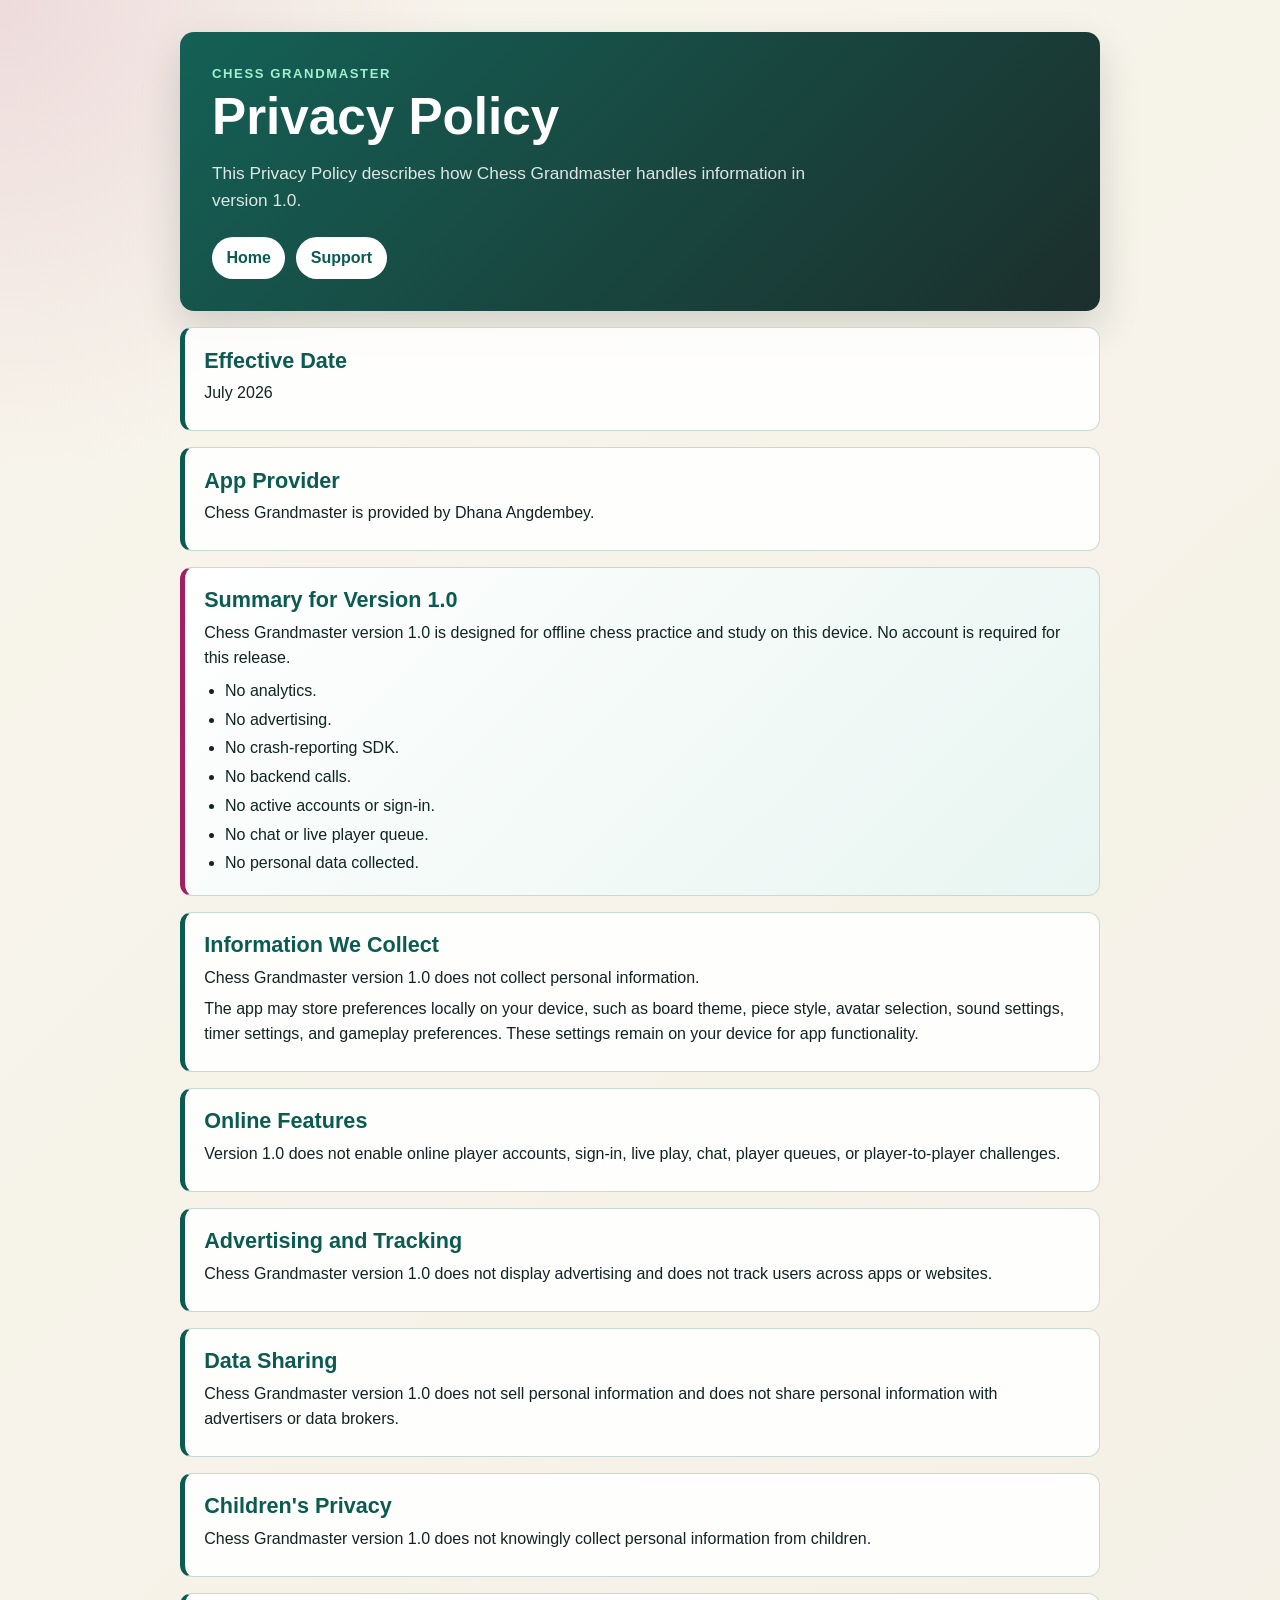
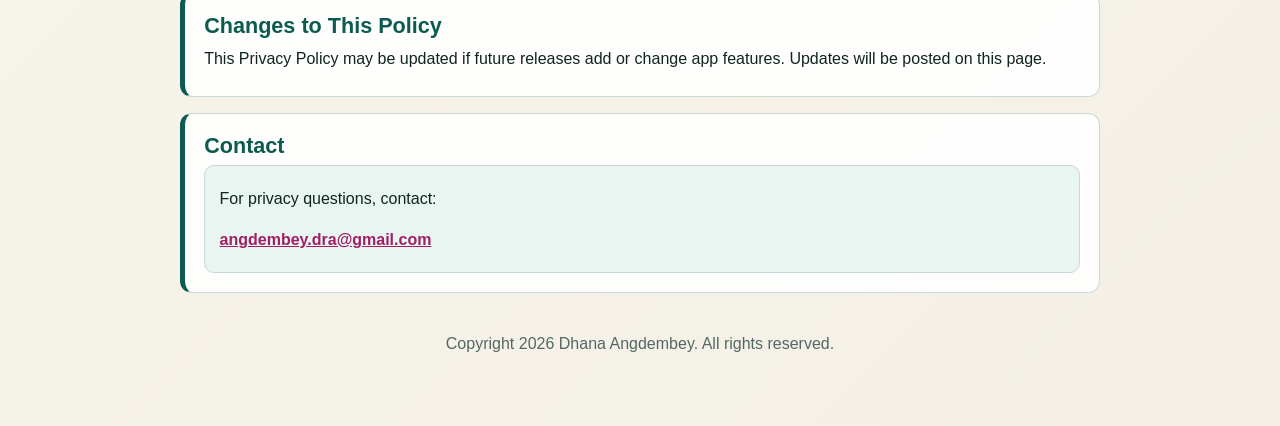
==== docs/privacy/index.html @ 902cbcfe "Fix support email spelling" ====
<!doctype html>
<html lang="en">
  <head>
    <meta charset="utf-8">
    <meta name="viewport" content="width=device-width, initial-scale=1">
    <title>Privacy Policy - Chess Grandmaster</title>
    <meta name="description" content="Privacy Policy for Chess Grandmaster.">
    <link rel="stylesheet" href="../styles.css">
  </head>
  <body>
    <div class="page">
      <header>
        <p class="eyebrow">Chess Grandmaster</p>
        <h1>Privacy Policy</h1>
        <p class="summary">
          This Privacy Policy describes how Chess Grandmaster handles information in version 1.0.
        </p>
        <nav aria-label="Site navigation">
          <a href="../">Home</a>
          <a href="../support/">Support</a>
        </nav>
      </header>

      <main>
        <section>
          <h2>Effective Date</h2>
          <p>July 2026</p>
        </section>

        <section>
          <h2>App Provider</h2>
          <p>
            Chess Grandmaster is provided by Dhana Angdembey.
          </p>
        </section>

        <section class="notice">
          <h2>Summary for Version 1.0</h2>
          <p>
            Chess Grandmaster version 1.0 is designed for offline chess practice and study on this device. No account is required for this release.
          </p>
          <ul>
            <li>No analytics.</li>
            <li>No advertising.</li>
            <li>No crash-reporting SDK.</li>
            <li>No backend calls.</li>
            <li>No active accounts or sign-in.</li>
            <li>No chat or live player queue.</li>
            <li>No personal data collected.</li>
          </ul>
        </section>

        <section>
          <h2>Information We Collect</h2>
          <p>
            Chess Grandmaster version 1.0 does not collect personal information.
          </p>
          <p>
            The app may store preferences locally on your device, such as board theme, piece style, avatar selection, sound settings, timer settings, and gameplay preferences. These settings remain on your device for app functionality.
          </p>
        </section>

        <section>
          <h2>Online Features</h2>
          <p>
            Version 1.0 does not enable online player accounts, sign-in, live play, chat, player queues, or player-to-player challenges.
          </p>
        </section>

        <section>
          <h2>Advertising and Tracking</h2>
          <p>
            Chess Grandmaster version 1.0 does not display advertising and does not track users across apps or websites.
          </p>
        </section>

        <section>
          <h2>Data Sharing</h2>
          <p>
            Chess Grandmaster version 1.0 does not sell personal information and does not share personal information with advertisers or data brokers.
          </p>
        </section>

        <section>
          <h2>Children's Privacy</h2>
          <p>
            Chess Grandmaster version 1.0 does not knowingly collect personal information from children.
          </p>
        </section>

        <section>
          <h2>Changes to This Policy</h2>
          <p>
            This Privacy Policy may be updated if future releases add or change app features. Updates will be posted on this page.
          </p>
        </section>

        <section>
          <h2>Contact</h2>
          <div class="contact-card">
            <p>For privacy questions, contact:</p>
            <p><a href="mailto:angdembey.dra@gmail.com">angdembey.dra@gmail.com</a></p>
          </div>
        </section>
      </main>

      <footer>
        <p>Copyright 2026 Dhana Angdembey. All rights reserved.</p>
      </footer>
    </div>
  </body>
</html>
---- docs/styles.css ----
:root {
  color-scheme: light;
  --bg: #f4f0e6;
  --ink: #102421;
  --muted: #526963;
  --panel: #ffffff;
  --line: #c8d9d3;
  --brand: #0b5b50;
  --accent: #a11f65;
  --soft: #e8f5f1;
}

* {
  box-sizing: border-box;
}

body {
  margin: 0;
  background:
    radial-gradient(circle at top left, rgba(161, 31, 101, 0.12), transparent 30rem),
    linear-gradient(135deg, #f8f5ec, var(--bg));
  color: var(--ink);
  font-family: -apple-system, BlinkMacSystemFont, "Segoe UI", sans-serif;
  line-height: 1.58;
}

.page {
  width: min(920px, calc(100% - 2rem));
  margin: 0 auto;
  padding: 2rem 0 3rem;
}

header,
main,
footer {
  border-radius: 14px;
}

header {
  padding: 2rem;
  background:
    linear-gradient(135deg, rgba(11, 91, 80, 0.96), rgba(16, 36, 33, 0.95));
  color: #fff;
  box-shadow: 0 18px 42px rgba(16, 36, 33, 0.16);
}

.eyebrow {
  margin: 0 0 0.35rem;
  color: #9ef0ce;
  font-size: 0.82rem;
  font-weight: 800;
  letter-spacing: 0.12em;
  text-transform: uppercase;
}

h1 {
  margin: 0;
  font-size: clamp(2rem, 6vw, 3.2rem);
  line-height: 1.04;
}

.summary {
  max-width: 68ch;
  margin: 1rem 0 0;
  color: rgba(255, 255, 255, 0.86);
  font-size: 1.08rem;
}

nav {
  display: flex;
  flex-wrap: wrap;
  gap: 0.7rem;
  margin-top: 1.4rem;
}

nav a,
.button-link {
  display: inline-flex;
  align-items: center;
  justify-content: center;
  min-height: 42px;
  padding: 0.55rem 0.9rem;
  border-radius: 999px;
  background: #ffffff;
  color: var(--brand);
  font-weight: 800;
  text-decoration: none;
}

main {
  display: grid;
  gap: 1rem;
  margin-top: 1rem;
}

section {
  padding: 1.2rem;
  border: 1px solid var(--line);
  border-left: 5px solid var(--brand);
  border-radius: 12px;
  background: rgba(255, 255, 255, 0.9);
}

h2 {
  margin: 0 0 0.45rem;
  color: var(--brand);
  font-size: 1.35rem;
  line-height: 1.18;
}

h3 {
  margin: 0.85rem 0 0.25rem;
  color: var(--ink);
  font-size: 1rem;
}

p {
  margin: 0.35rem 0;
}

ul,
ol {
  margin: 0.45rem 0 0;
  padding-left: 1.3rem;
}

li + li {
  margin-top: 0.22rem;
}

.notice {
  border-left-color: var(--accent);
  background: linear-gradient(135deg, #fff, var(--soft));
}

.contact-card {
  display: grid;
  gap: 0.25rem;
  padding: 0.9rem;
  border: 1px solid var(--line);
  border-radius: 10px;
  background: var(--soft);
}

.contact-card a {
  color: var(--accent);
  font-weight: 800;
}

footer {
  margin-top: 1rem;
  padding: 1rem;
  color: var(--muted);
  text-align: center;
}

@media (max-width: 560px) {
  .page {
    width: min(100% - 1rem, 920px);
    padding-top: 0.5rem;
  }

  header {
    padding: 1.35rem;
  }

  section {
    padding: 1rem;
  }
}
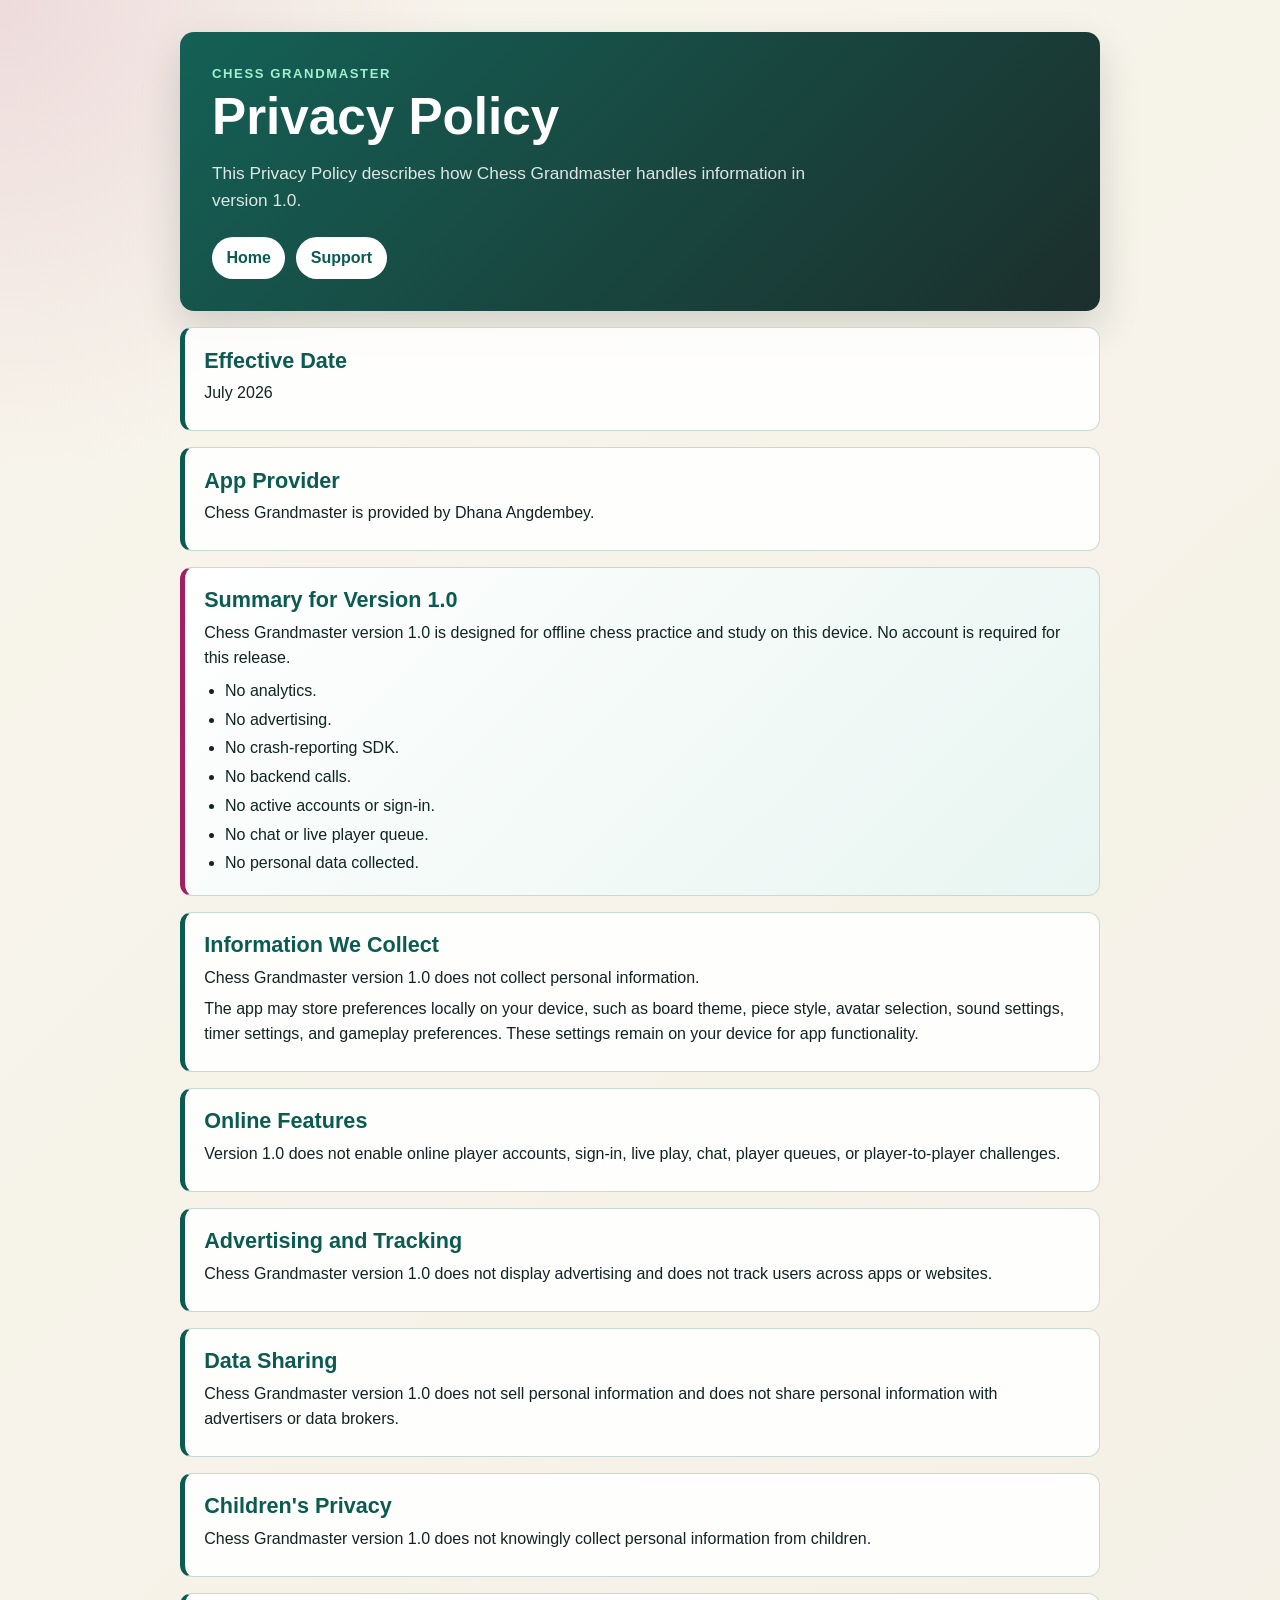
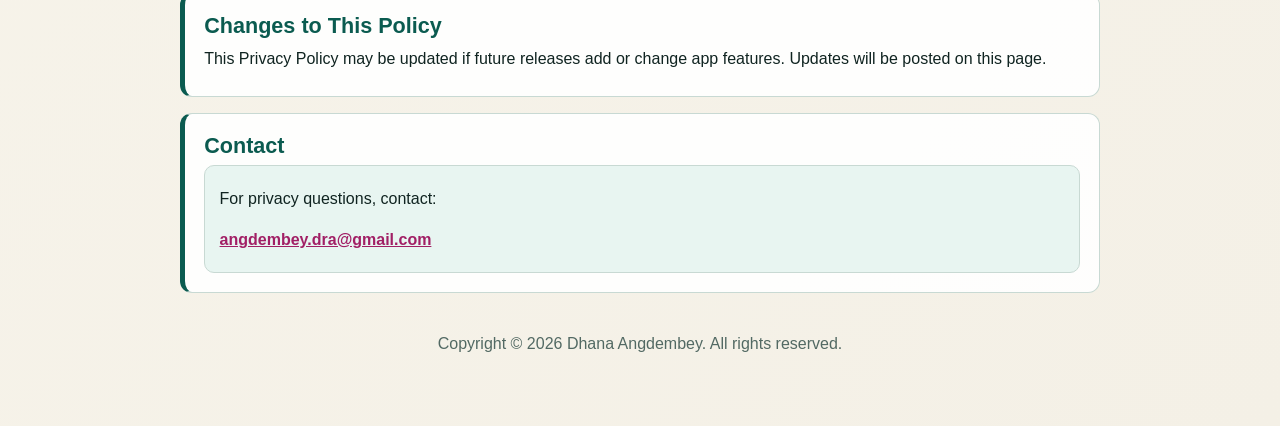
==== commit 1307a478: "Added/updated Url pages and marking url page" ====
--- a/docs/privacy/index.html
+++ b/docs/privacy/index.html
@@ -105,7 +105,7 @@
       </main>
 
       <footer>
-        <p>Copyright 2026 Dhana Angdembey. All rights reserved.</p>
+        <p>Copyright © 2026 Dhana Angdembey. All rights reserved.</p>
       </footer>
     </div>
   </body>
--- a/docs/styles.css
+++ b/docs/styles.css
@@ -154,6 +154,98 @@
   text-align: center;
 }
 
+.marketing-page {
+  width: min(1080px, calc(100% - 2rem));
+}
+
+.marketing-hero {
+  display: grid;
+  grid-template-columns: minmax(0, 1fr) minmax(180px, 260px);
+  gap: 2rem;
+  align-items: center;
+  min-height: 460px;
+  overflow: hidden;
+  background:
+    radial-gradient(circle at 82% 26%, rgba(255, 219, 104, 0.34), transparent 10rem),
+    radial-gradient(circle at 76% 78%, rgba(161, 31, 101, 0.28), transparent 18rem),
+    linear-gradient(135deg, #063f3c, #071b24 58%, #201143);
+}
+
+.marketing-hero h1 {
+  max-width: 11ch;
+  color: #ffffff;
+}
+
+.hero-copy {
+  max-width: 720px;
+}
+
+.hero-icon {
+  display: grid;
+  place-items: center;
+}
+
+.hero-icon img {
+  display: block;
+  width: min(100%, 240px);
+  border-radius: 28px;
+  box-shadow: 0 28px 70px rgba(0, 0, 0, 0.38);
+}
+
+.feature-grid {
+  display: grid;
+  grid-template-columns: repeat(3, minmax(0, 1fr));
+  gap: 0.8rem;
+  padding: 0;
+  border: 0;
+  background: transparent;
+}
+
+.feature-grid article {
+  min-height: 190px;
+  padding: 1.15rem;
+  border: 1px solid rgba(11, 91, 80, 0.22);
+  border-radius: 12px;
+  background:
+    linear-gradient(145deg, rgba(255, 255, 255, 0.96), rgba(232, 245, 241, 0.94));
+  box-shadow: 0 12px 32px rgba(16, 36, 33, 0.08);
+}
+
+.feature-grid span {
+  display: inline-block;
+  margin-bottom: 0.55rem;
+  color: var(--accent);
+  font-size: 0.84rem;
+  font-weight: 900;
+  letter-spacing: 0.1em;
+  text-transform: uppercase;
+}
+
+@media (max-width: 720px) {
+  .marketing-hero {
+    grid-template-columns: 1fr;
+    gap: 1.25rem;
+    min-height: auto;
+  }
+
+  .marketing-hero h1 {
+    max-width: 100%;
+  }
+
+  .hero-icon {
+    justify-content: start;
+  }
+
+  .hero-icon img {
+    width: 148px;
+    border-radius: 22px;
+  }
+
+  .feature-grid {
+    grid-template-columns: 1fr;
+  }
+}
+
 @media (max-width: 560px) {
   .page {
     width: min(100% - 1rem, 920px);
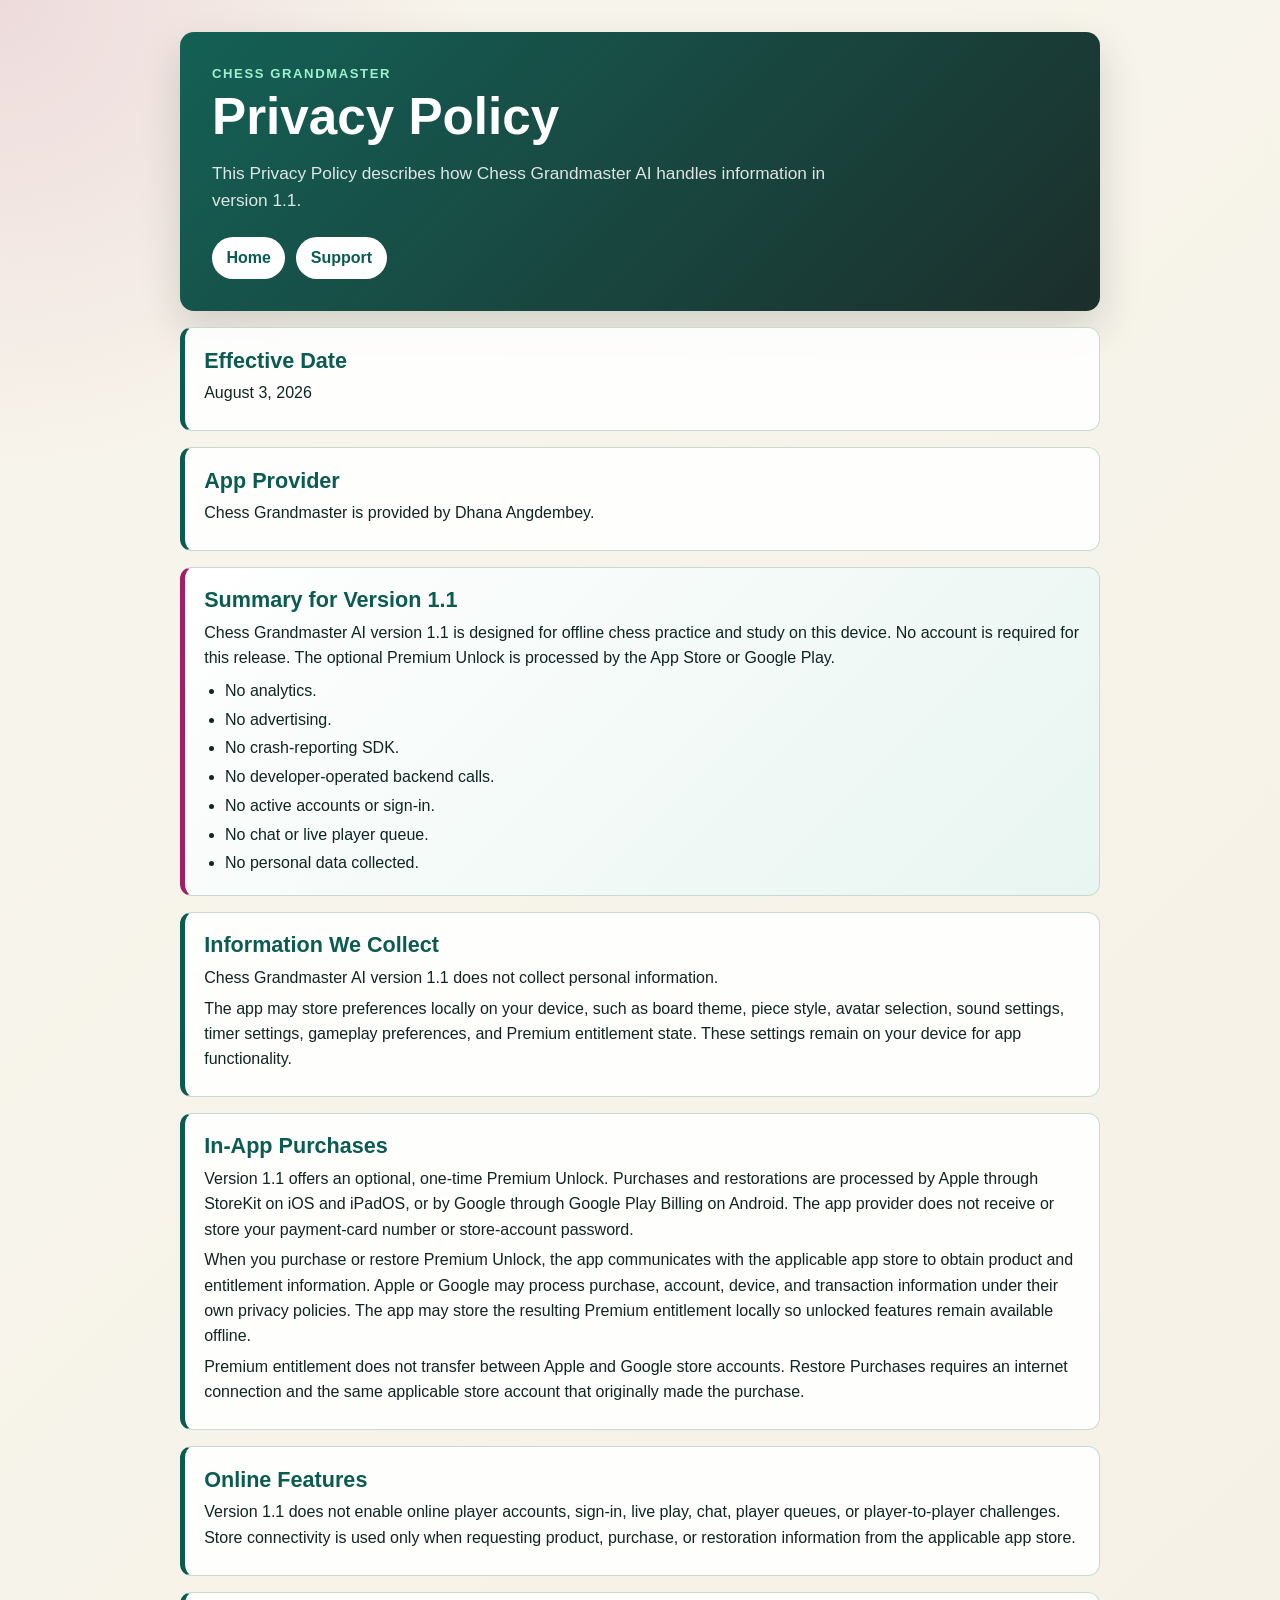
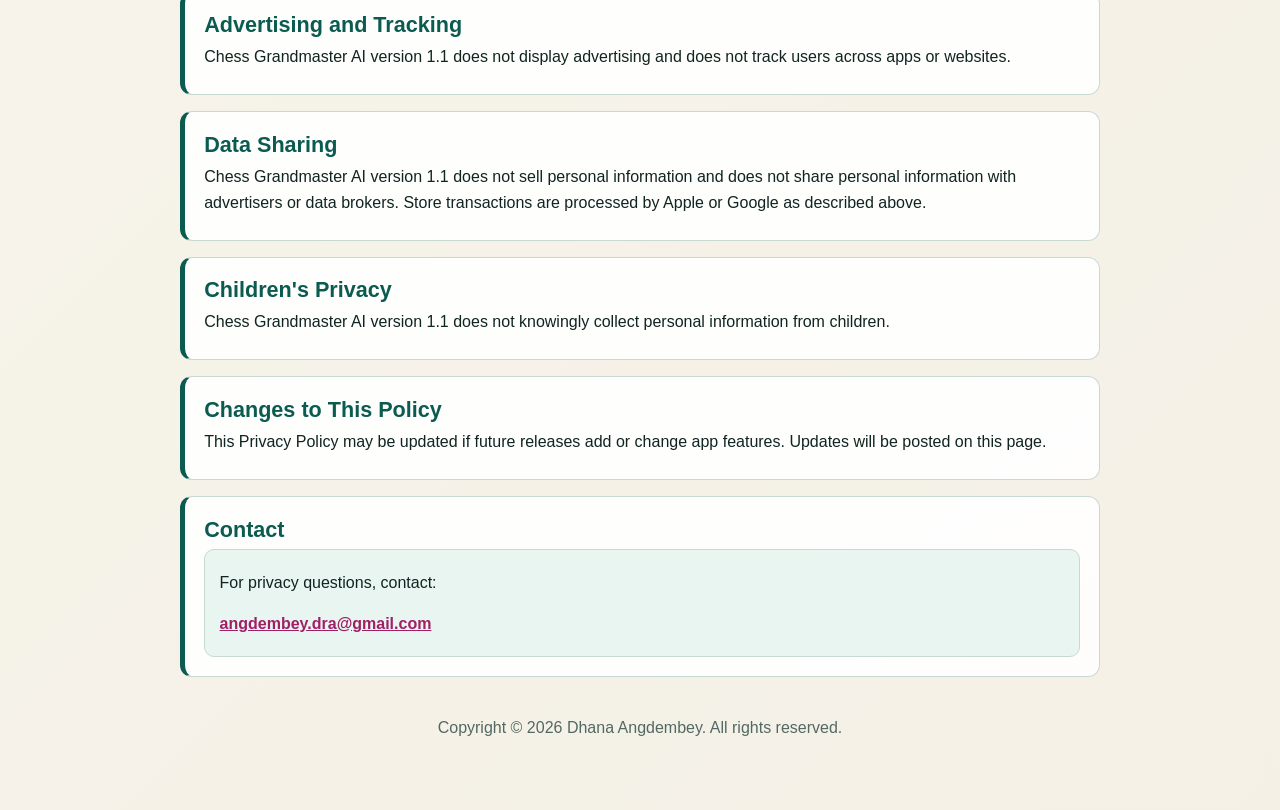
==== commit 12dbc62c: "Update public site for version 1.1" ====
--- a/docs/privacy/index.html
+++ b/docs/privacy/index.html
@@ -13,7 +13,7 @@
         <p class="eyebrow">Chess Grandmaster</p>
         <h1>Privacy Policy</h1>
         <p class="summary">
-          This Privacy Policy describes how Chess Grandmaster handles information in version 1.0.
+          This Privacy Policy describes how Chess Grandmaster AI handles information in version 1.1.
         </p>
         <nav aria-label="Site navigation">
           <a href="../">Home</a>
@@ -24,7 +24,7 @@
       <main>
         <section>
           <h2>Effective Date</h2>
-          <p>July 2026</p>
+          <p>August 3, 2026</p>
         </section>
 
         <section>
@@ -35,15 +35,15 @@
         </section>
 
         <section class="notice">
-          <h2>Summary for Version 1.0</h2>
+          <h2>Summary for Version 1.1</h2>
           <p>
-            Chess Grandmaster version 1.0 is designed for offline chess practice and study on this device. No account is required for this release.
+            Chess Grandmaster AI version 1.1 is designed for offline chess practice and study on this device. No account is required for this release. The optional Premium Unlock is processed by the App Store or Google Play.
           </p>
           <ul>
             <li>No analytics.</li>
             <li>No advertising.</li>
             <li>No crash-reporting SDK.</li>
-            <li>No backend calls.</li>
+            <li>No developer-operated backend calls.</li>
             <li>No active accounts or sign-in.</li>
             <li>No chat or live player queue.</li>
             <li>No personal data collected.</li>
@@ -53,38 +53,51 @@
         <section>
           <h2>Information We Collect</h2>
           <p>
-            Chess Grandmaster version 1.0 does not collect personal information.
+            Chess Grandmaster AI version 1.1 does not collect personal information.
           </p>
           <p>
-            The app may store preferences locally on your device, such as board theme, piece style, avatar selection, sound settings, timer settings, and gameplay preferences. These settings remain on your device for app functionality.
+            The app may store preferences locally on your device, such as board theme, piece style, avatar selection, sound settings, timer settings, gameplay preferences, and Premium entitlement state. These settings remain on your device for app functionality.
+          </p>
+        </section>
+
+        <section>
+          <h2>In-App Purchases</h2>
+          <p>
+            Version 1.1 offers an optional, one-time Premium Unlock. Purchases and restorations are processed by Apple through StoreKit on iOS and iPadOS, or by Google through Google Play Billing on Android. The app provider does not receive or store your payment-card number or store-account password.
+          </p>
+          <p>
+            When you purchase or restore Premium Unlock, the app communicates with the applicable app store to obtain product and entitlement information. Apple or Google may process purchase, account, device, and transaction information under their own privacy policies. The app may store the resulting Premium entitlement locally so unlocked features remain available offline.
+          </p>
+          <p>
+            Premium entitlement does not transfer between Apple and Google store accounts. Restore Purchases requires an internet connection and the same applicable store account that originally made the purchase.
           </p>
         </section>
 
         <section>
           <h2>Online Features</h2>
           <p>
-            Version 1.0 does not enable online player accounts, sign-in, live play, chat, player queues, or player-to-player challenges.
+            Version 1.1 does not enable online player accounts, sign-in, live play, chat, player queues, or player-to-player challenges. Store connectivity is used only when requesting product, purchase, or restoration information from the applicable app store.
           </p>
         </section>
 
         <section>
           <h2>Advertising and Tracking</h2>
           <p>
-            Chess Grandmaster version 1.0 does not display advertising and does not track users across apps or websites.
+            Chess Grandmaster AI version 1.1 does not display advertising and does not track users across apps or websites.
           </p>
         </section>
 
         <section>
           <h2>Data Sharing</h2>
           <p>
-            Chess Grandmaster version 1.0 does not sell personal information and does not share personal information with advertisers or data brokers.
+            Chess Grandmaster AI version 1.1 does not sell personal information and does not share personal information with advertisers or data brokers. Store transactions are processed by Apple or Google as described above.
           </p>
         </section>
 
         <section>
           <h2>Children's Privacy</h2>
           <p>
-            Chess Grandmaster version 1.0 does not knowingly collect personal information from children.
+            Chess Grandmaster AI version 1.1 does not knowingly collect personal information from children.
           </p>
         </section>
 
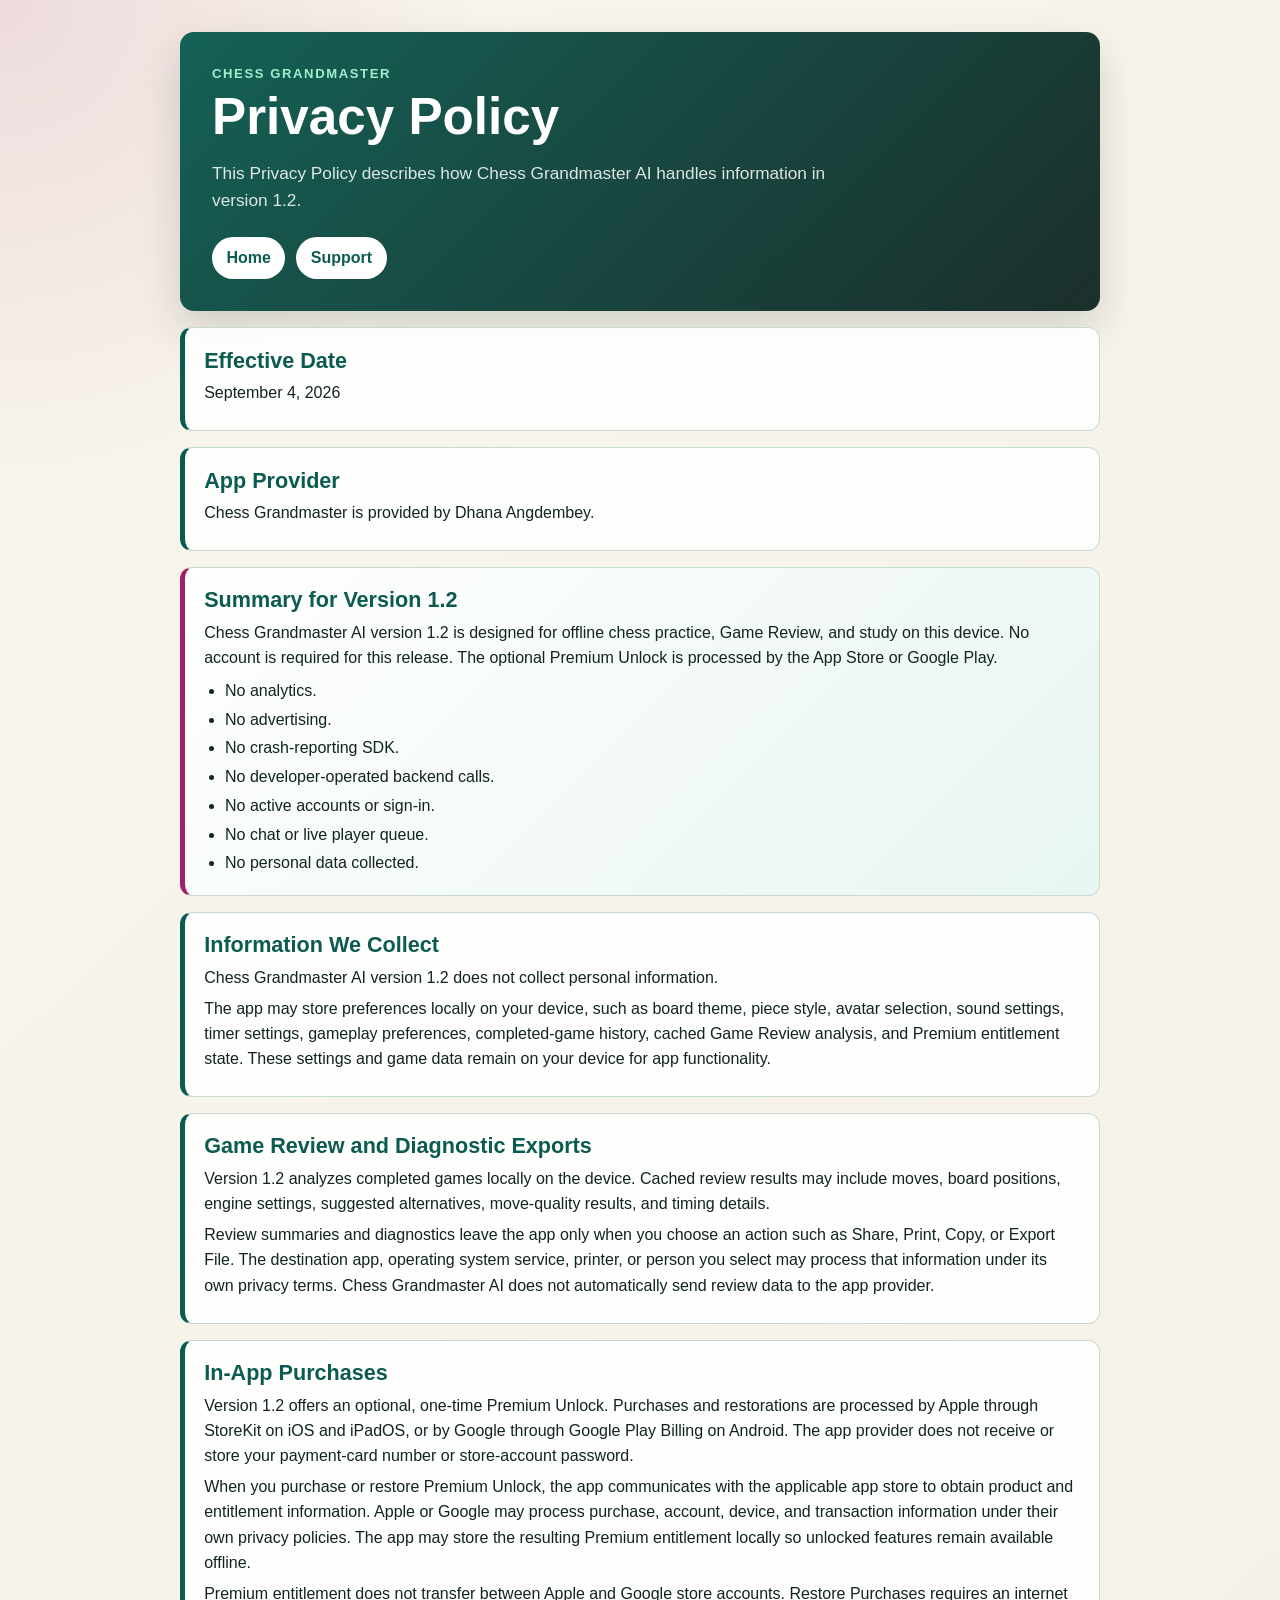
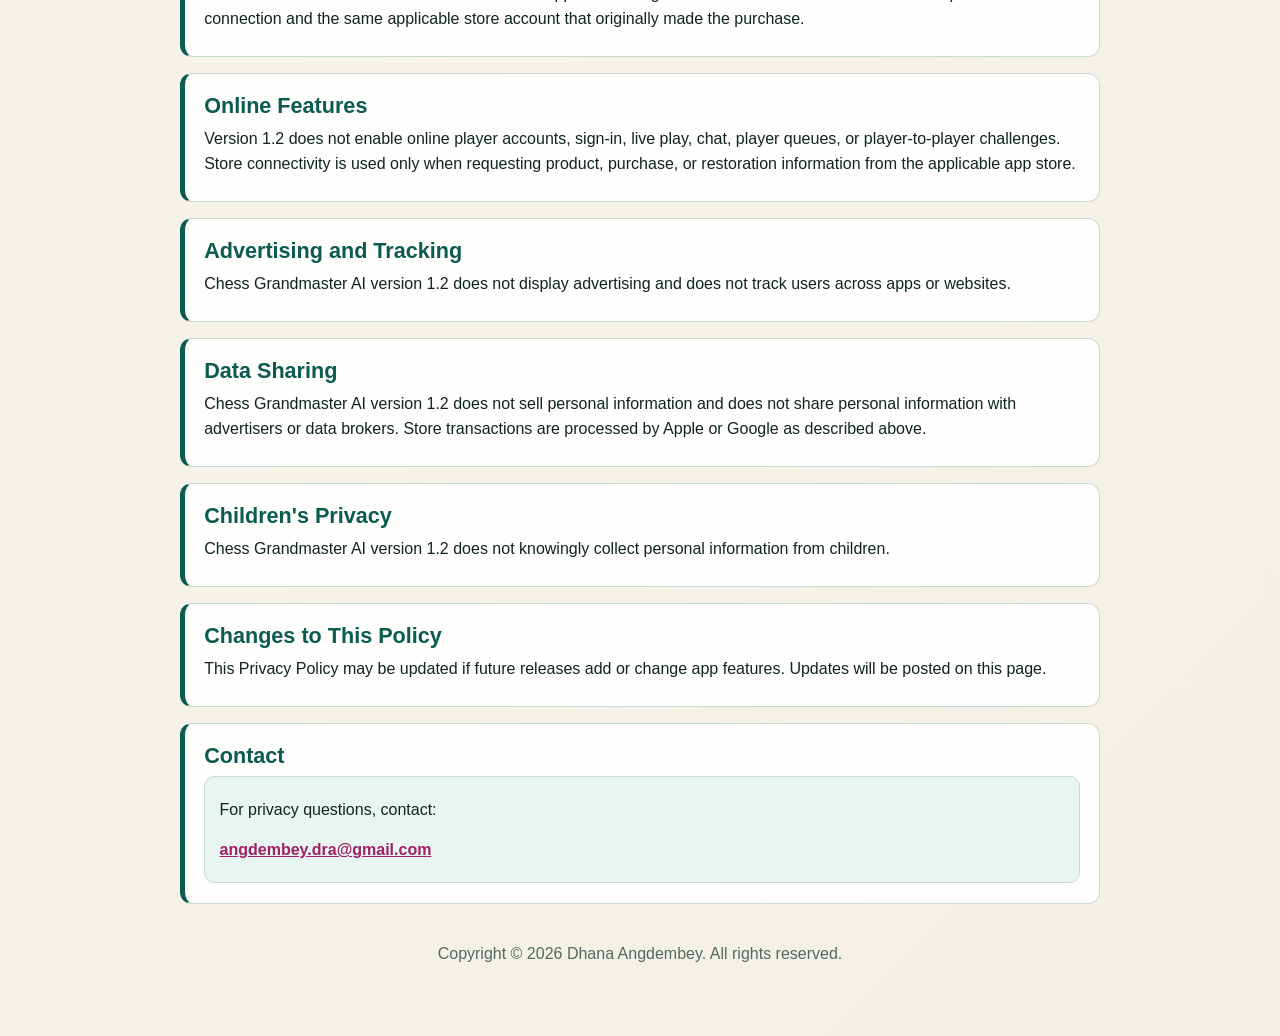
==== commit f9515e26: "feat: update site for Chess Grandmaster AI v1.2" ====
--- a/docs/privacy/index.html
+++ b/docs/privacy/index.html
@@ -5,6 +5,8 @@
     <meta name="viewport" content="width=device-width, initial-scale=1">
     <title>Privacy Policy - Chess Grandmaster</title>
     <meta name="description" content="Privacy Policy for Chess Grandmaster.">
+    <link rel="icon" type="image/png" href="../assets/app-icon.png">
+    <link rel="apple-touch-icon" href="../assets/app-icon.png">
     <link rel="stylesheet" href="../styles.css">
   </head>
   <body>
@@ -13,7 +15,7 @@
         <p class="eyebrow">Chess Grandmaster</p>
         <h1>Privacy Policy</h1>
         <p class="summary">
-          This Privacy Policy describes how Chess Grandmaster AI handles information in version 1.1.
+          This Privacy Policy describes how Chess Grandmaster AI handles information in version 1.2.
         </p>
         <nav aria-label="Site navigation">
           <a href="../">Home</a>
@@ -24,7 +26,7 @@
       <main>
         <section>
           <h2>Effective Date</h2>
-          <p>August 3, 2026</p>
+          <p>September 4, 2026</p>
         </section>
 
         <section>
@@ -35,9 +37,9 @@
         </section>
 
         <section class="notice">
-          <h2>Summary for Version 1.1</h2>
+          <h2>Summary for Version 1.2</h2>
           <p>
-            Chess Grandmaster AI version 1.1 is designed for offline chess practice and study on this device. No account is required for this release. The optional Premium Unlock is processed by the App Store or Google Play.
+            Chess Grandmaster AI version 1.2 is designed for offline chess practice, Game Review, and study on this device. No account is required for this release. The optional Premium Unlock is processed by the App Store or Google Play.
           </p>
           <ul>
             <li>No analytics.</li>
@@ -53,17 +55,27 @@
         <section>
           <h2>Information We Collect</h2>
           <p>
-            Chess Grandmaster AI version 1.1 does not collect personal information.
+            Chess Grandmaster AI version 1.2 does not collect personal information.
           </p>
           <p>
-            The app may store preferences locally on your device, such as board theme, piece style, avatar selection, sound settings, timer settings, gameplay preferences, and Premium entitlement state. These settings remain on your device for app functionality.
+            The app may store preferences locally on your device, such as board theme, piece style, avatar selection, sound settings, timer settings, gameplay preferences, completed-game history, cached Game Review analysis, and Premium entitlement state. These settings and game data remain on your device for app functionality.
+          </p>
+        </section>
+
+        <section>
+          <h2>Game Review and Diagnostic Exports</h2>
+          <p>
+            Version 1.2 analyzes completed games locally on the device. Cached review results may include moves, board positions, engine settings, suggested alternatives, move-quality results, and timing details.
+          </p>
+          <p>
+            Review summaries and diagnostics leave the app only when you choose an action such as Share, Print, Copy, or Export File. The destination app, operating system service, printer, or person you select may process that information under its own privacy terms. Chess Grandmaster AI does not automatically send review data to the app provider.
           </p>
         </section>
 
         <section>
           <h2>In-App Purchases</h2>
           <p>
-            Version 1.1 offers an optional, one-time Premium Unlock. Purchases and restorations are processed by Apple through StoreKit on iOS and iPadOS, or by Google through Google Play Billing on Android. The app provider does not receive or store your payment-card number or store-account password.
+            Version 1.2 offers an optional, one-time Premium Unlock. Purchases and restorations are processed by Apple through StoreKit on iOS and iPadOS, or by Google through Google Play Billing on Android. The app provider does not receive or store your payment-card number or store-account password.
           </p>
           <p>
             When you purchase or restore Premium Unlock, the app communicates with the applicable app store to obtain product and entitlement information. Apple or Google may process purchase, account, device, and transaction information under their own privacy policies. The app may store the resulting Premium entitlement locally so unlocked features remain available offline.
@@ -76,28 +88,28 @@
         <section>
           <h2>Online Features</h2>
           <p>
-            Version 1.1 does not enable online player accounts, sign-in, live play, chat, player queues, or player-to-player challenges. Store connectivity is used only when requesting product, purchase, or restoration information from the applicable app store.
+            Version 1.2 does not enable online player accounts, sign-in, live play, chat, player queues, or player-to-player challenges. Store connectivity is used only when requesting product, purchase, or restoration information from the applicable app store.
           </p>
         </section>
 
         <section>
           <h2>Advertising and Tracking</h2>
           <p>
-            Chess Grandmaster AI version 1.1 does not display advertising and does not track users across apps or websites.
+            Chess Grandmaster AI version 1.2 does not display advertising and does not track users across apps or websites.
           </p>
         </section>
 
         <section>
           <h2>Data Sharing</h2>
           <p>
-            Chess Grandmaster AI version 1.1 does not sell personal information and does not share personal information with advertisers or data brokers. Store transactions are processed by Apple or Google as described above.
+            Chess Grandmaster AI version 1.2 does not sell personal information and does not share personal information with advertisers or data brokers. Store transactions are processed by Apple or Google as described above.
           </p>
         </section>
 
         <section>
           <h2>Children's Privacy</h2>
           <p>
-            Chess Grandmaster AI version 1.1 does not knowingly collect personal information from children.
+            Chess Grandmaster AI version 1.2 does not knowingly collect personal information from children.
           </p>
         </section>
 
--- a/docs/styles.css
+++ b/docs/styles.css
@@ -73,6 +73,37 @@
   margin-top: 1.4rem;
 }
 
+.app-store-button {
+  display: inline-flex;
+  align-items: center;
+  gap: 0.55rem;
+  margin-top: 1.4rem;
+  padding: 0.55rem 1rem 0.62rem;
+  border: 1px solid rgba(255, 255, 255, 0.38);
+  border-radius: 10px;
+  background: #050706;
+  color: #fff;
+  font-size: 1.2rem;
+  font-weight: 650;
+  line-height: 1;
+  text-decoration: none;
+  transition: transform 160ms ease, box-shadow 160ms ease;
+}
+
+.app-store-button:hover {
+  transform: translateY(-2px);
+  box-shadow: 0 10px 24px rgba(0, 0, 0, 0.24);
+}
+
+.app-store-button small {
+  display: block;
+  margin-bottom: 0.18rem;
+  font-size: 0.62rem;
+  font-weight: 500;
+}
+
+.apple-mark { font-size: 2rem; }
+
 nav a,
 .button-link {
   display: inline-flex;
@@ -147,6 +178,136 @@
   font-weight: 800;
 }
 
+.support-hero {
+  display: grid;
+  grid-template-columns: minmax(0, 1fr) 138px;
+  gap: 1.5rem;
+  align-items: center;
+  overflow: hidden;
+}
+
+.support-app-icon {
+  display: block;
+  border-radius: 24px;
+  box-shadow: 0 20px 44px rgba(0, 0, 0, 0.32);
+}
+
+.support-app-icon img {
+  display: block;
+  width: 100%;
+  height: auto;
+  border-radius: inherit;
+}
+
+.release-media {
+  overflow: hidden;
+}
+
+.release-video-layout {
+  display: grid;
+  grid-template-columns: minmax(0, 1fr) minmax(240px, 310px);
+  gap: clamp(1rem, 4vw, 2rem);
+  align-items: center;
+  margin: 1.2rem 0 1.6rem;
+  padding: clamp(1rem, 3vw, 1.5rem);
+  border-radius: 14px;
+  background: linear-gradient(145deg, var(--soft), #fff);
+}
+
+.release-video-copy h3 {
+  margin-top: 0;
+  color: var(--brand);
+  font-size: 1.25rem;
+}
+
+.release-video-frame {
+  margin: 0;
+  padding: 0.55rem;
+  border-radius: 26px;
+  background: #071b24;
+  color: rgba(255, 255, 255, 0.78);
+  box-shadow: 0 20px 40px rgba(16, 36, 33, 0.2);
+}
+
+.release-video-frame video {
+  display: block;
+  width: 100%;
+  height: auto;
+  aspect-ratio: 720 / 1564;
+  border-radius: 19px;
+  background: #071018;
+}
+
+.release-video-frame figcaption {
+  padding: 0.55rem 0.35rem 0.15rem;
+  font-size: 0.78rem;
+  text-align: center;
+}
+
+.release-gallery {
+  display: grid;
+  gap: 1rem;
+  margin: 0.65rem 0 1.5rem;
+  padding: 0.35rem 0 0.8rem;
+  overflow-x: auto;
+  scroll-snap-type: x mandatory;
+  scrollbar-color: var(--brand) var(--soft);
+}
+
+.release-gallery-phone {
+  grid-template-columns: repeat(4, minmax(190px, 1fr));
+}
+
+.release-gallery-tablet {
+  grid-template-columns: repeat(3, minmax(240px, 1fr));
+}
+
+.release-shot {
+  margin: 0;
+  color: var(--muted);
+  font-size: 0.82rem;
+  font-weight: 700;
+  text-align: center;
+  scroll-snap-align: start;
+}
+
+.release-shot a {
+  display: block;
+  overflow: hidden;
+  border: 5px solid #12221f;
+  background: #12221f;
+  box-shadow: 0 16px 30px rgba(16, 36, 33, 0.16);
+  transition: transform 160ms ease, box-shadow 160ms ease;
+}
+
+.release-shot a:hover {
+  transform: translateY(-2px);
+  box-shadow: 0 20px 34px rgba(16, 36, 33, 0.22);
+}
+
+.phone-shot a {
+  border-radius: 24px;
+}
+
+.tablet-shot a {
+  border-radius: 18px;
+}
+
+.release-shot img {
+  display: block;
+  width: 100%;
+  height: auto;
+}
+
+.release-shot figcaption {
+  padding: 0.55rem 0.25rem 0;
+}
+
+.media-note {
+  color: var(--muted);
+  font-size: 0.86rem;
+}
+
 footer {
   margin-top: 1rem;
   padding: 1rem;
@@ -172,14 +333,31 @@
 }
 
 .marketing-hero h1 {
-  max-width: 11ch;
+  max-width: 100%;
   color: #ffffff;
+  font-size: clamp(2.4rem, 4.7vw, 3rem);
+  line-height: 1.02;
+  letter-spacing: -0.025em;
+  text-wrap: balance;
 }
 
 .hero-copy {
   max-width: 720px;
 }
 
+.hero-download-row {
+  display: flex;
+  flex-wrap: wrap;
+  gap: 0.8rem;
+  align-items: center;
+  margin-top: 1.4rem;
+}
+
+.hero-download-row .app-store-button {
+  flex: 0 0 auto;
+  margin-top: 0;
+}
+
 .hero-icon {
   display: grid;
   place-items: center;
@@ -187,9 +365,64 @@
 
 .hero-icon img {
   display: block;
-  width: min(100%, 240px);
+  width: min(100%, 220px);
   border-radius: 28px;
   box-shadow: 0 28px 70px rgba(0, 0, 0, 0.38);
+}
+
+.hero-mini-qr {
+  display: grid;
+  grid-template-columns: 76px minmax(0, 1fr);
+  gap: 0.7rem;
+  align-items: center;
+  width: min(100%, 280px);
+  min-height: 92px;
+  padding: 0.45rem 0.7rem 0.45rem 0.45rem;
+  border: 1px solid rgba(255, 255, 255, 0.58);
+  border-radius: 13px;
+  background: rgba(255, 255, 255, 0.96);
+  color: var(--brand);
+  text-decoration: none;
+  box-shadow: 0 14px 34px rgba(0, 0, 0, 0.24);
+  transition: transform 160ms ease, box-shadow 160ms ease;
+}
+
+.hero-mini-qr:hover {
+  transform: translateY(-2px);
+  box-shadow: 0 18px 38px rgba(0, 0, 0, 0.3);
+}
+
+.hero-mini-qr-image {
+  display: block;
+  width: 76px;
+  height: 76px;
+  overflow: hidden;
+  border-radius: 7px;
+  background: #fff;
+}
+
+.hero-mini-qr-image img {
+  display: block;
+  width: 100%;
+  height: 100%;
+  object-fit: contain;
+}
+
+.hero-mini-qr strong,
+.hero-mini-qr small {
+  display: block;
+}
+
+.hero-mini-qr strong {
+  font-size: 0.93rem;
+  line-height: 1.15;
+}
+
+.hero-mini-qr small {
+  margin-top: 0.25rem;
+  color: var(--muted);
+  font-size: 0.68rem;
+  line-height: 1.25;
 }
 
 .feature-grid {
@@ -221,7 +454,122 @@
   text-transform: uppercase;
 }
 
+.showcase {
+  padding: clamp(1.25rem, 4vw, 2.5rem);
+  overflow: hidden;
+  border-left-width: 1px;
+}
+
+.section-heading { max-width: 620px; }
+.section-heading h2 { font-size: clamp(1.7rem, 4vw, 2.5rem); }
+.eyebrow.dark { color: var(--accent); }
+
+.screen-gallery {
+  display: grid;
+  grid-template-columns: repeat(6, minmax(245px, 1fr));
+  gap: clamp(0.8rem, 2vw, 1.35rem);
+  align-items: end;
+  margin-top: 2rem;
+  padding: 1rem 0 2rem;
+  overflow-x: auto;
+  scroll-snap-type: x mandatory;
+  scrollbar-color: var(--brand) var(--soft);
+}
+
+.app-screenshot {
+  margin: 0;
+  overflow: hidden;
+  border: 7px solid #12221f;
+  border-radius: 32px;
+  background: #12221f;
+  box-shadow: 0 24px 45px rgba(16, 36, 33, 0.2);
+  scroll-snap-align: start;
+}
+
+.app-screenshot img {
+  display: block;
+  width: 100%;
+  height: auto;
+}
+
+.phone-preview {
+  min-height: 500px;
+  padding: 1rem;
+  overflow: hidden;
+  border: 7px solid #12221f;
+  border-bottom-width: 12px;
+  border-radius: 32px;
+  color: #fff;
+  box-shadow: 0 24px 45px rgba(16, 36, 33, 0.2);
+}
+
+.phone-preview:nth-child(2) { transform: translateY(-1rem); }
+.phone-blue { background: linear-gradient(160deg, #157ad0, #062c63); }
+.phone-purple { background: linear-gradient(160deg, #722e9b, #251154); }
+.phone-board { background: #102b29; }
+.phone-top { display: flex; justify-content: space-between; font-size: 0.68rem; opacity: 0.8; }
+.preview-copy { padding: 3.5rem 0.4rem 1.2rem; }
+.preview-copy small { color: #ffd464; font-weight: 900; letter-spacing: 0.12em; }
+.preview-copy h3 { margin-top: 0.6rem; color: #fff; font-size: 1.65rem; line-height: 1.05; }
+.preview-copy p { color: rgba(255,255,255,0.76); }
+.level-list { display: grid; gap: 0.65rem; margin-top: 1.2rem; }
+.level-list span { display: flex; justify-content: space-between; padding: 0.75rem; border: 1px solid rgba(255,255,255,0.22); border-radius: 10px; background: rgba(255,255,255,0.1); font-size: 0.84rem; }
+.level-list b { color: #ffd464; }
+.match-row { display: flex; justify-content: space-between; gap: 0.35rem; margin: 3rem 0 1rem; font-size: 0.75rem; }
+.match-row b { color: #ffd464; }
+.chessboard { display: grid; grid-template-columns: repeat(8, 1fr); aspect-ratio: 1; overflow: hidden; border: 3px solid #e7c99a; border-radius: 4px; background: #f0d9b5; }
+.chessboard span { display: grid; place-items: center; color: #102421; font-family: Georgia, serif; font-size: clamp(1rem, 2.5vw, 1.75rem); line-height: 1; }
+.chessboard span:nth-child(16n + 2), .chessboard span:nth-child(16n + 4), .chessboard span:nth-child(16n + 6), .chessboard span:nth-child(16n + 8), .chessboard span:nth-child(16n + 9), .chessboard span:nth-child(16n + 11), .chessboard span:nth-child(16n + 13), .chessboard span:nth-child(16n + 15) { background: #5d9b7f; }
+.turn-label { margin-top: 1rem; color: #b8e8d2; text-align: center; }
+.lesson-card { position: relative; min-height: 210px; margin-top: 2rem; padding: 1.2rem; border: 1px solid rgba(255,255,255,0.2); border-radius: 18px; background: radial-gradient(circle at 70% 70%, rgba(255,212,100,0.3), transparent 8rem), rgba(255,255,255,0.1); }
+.lesson-card b, .lesson-card span { display: block; }
+.lesson-card span { color: rgba(255,255,255,0.7); font-size: 0.8rem; }
+.play-circle { position: absolute; right: 1.2rem; bottom: 1.2rem; display: grid; place-items: center; width: 58px; height: 58px; border-radius: 50%; background: #ffd464; color: #251154; }
+
+.download-card {
+  display: grid;
+  grid-template-columns: minmax(0, 1fr) auto;
+  gap: 2rem;
+  align-items: center;
+  padding: clamp(1.5rem, 5vw, 3rem);
+  border: 0;
+  background: linear-gradient(135deg, #063f3c, #071b24 58%, #201143);
+  color: #fff;
+  box-shadow: 0 18px 42px rgba(16, 36, 33, 0.16);
+}
+
+.download-card h2 { max-width: 13ch; color: #fff; font-size: clamp(1.8rem, 4vw, 2.7rem); }
+.download-card p:not(.eyebrow) { max-width: 48ch; color: rgba(255,255,255,0.76); }
+.app-store-button.light { border-color: #fff; }
+.qr-wrap { display: grid; gap: 0.45rem; place-items: center; padding: 0.7rem 0.7rem 0.55rem; border-radius: 15px; background: #fff; color: var(--ink); font-size: 0.72rem; font-weight: 800; text-decoration: none; }
+.qr-wrap img { display: block; width: 210px; height: auto; }
+
 @media (max-width: 720px) {
+  .support-hero {
+    grid-template-columns: minmax(0, 1fr) 104px;
+  }
+
+  .support-app-icon {
+    border-radius: 18px;
+  }
+
+  .release-video-layout {
+    grid-template-columns: 1fr;
+  }
+
+  .release-video-frame {
+    width: min(100%, 300px);
+    justify-self: center;
+  }
+
+  .release-gallery-phone {
+    grid-template-columns: repeat(4, 190px);
+  }
+
+  .release-gallery-tablet {
+    grid-template-columns: repeat(3, 240px);
+  }
+
   .marketing-hero {
     grid-template-columns: 1fr;
     gap: 1.25rem;
@@ -244,6 +592,12 @@
   .feature-grid {
     grid-template-columns: 1fr;
   }
+
+  .screen-gallery { grid-template-columns: repeat(6, 245px); }
+  .phone-preview { min-height: 460px; scroll-snap-align: center; }
+  .phone-preview:nth-child(2) { transform: none; }
+  .download-card { grid-template-columns: 1fr; }
+  .qr-wrap { justify-self: start; }
 }
 
 @media (max-width: 560px) {
@@ -256,6 +610,19 @@
     padding: 1.35rem;
   }
 
+  .support-hero {
+    grid-template-columns: 1fr;
+  }
+
+  .support-app-icon {
+    width: 92px;
+    grid-row: 1;
+  }
+
+  .support-hero-copy {
+    grid-row: 2;
+  }
+
   section {
     padding: 1rem;
   }
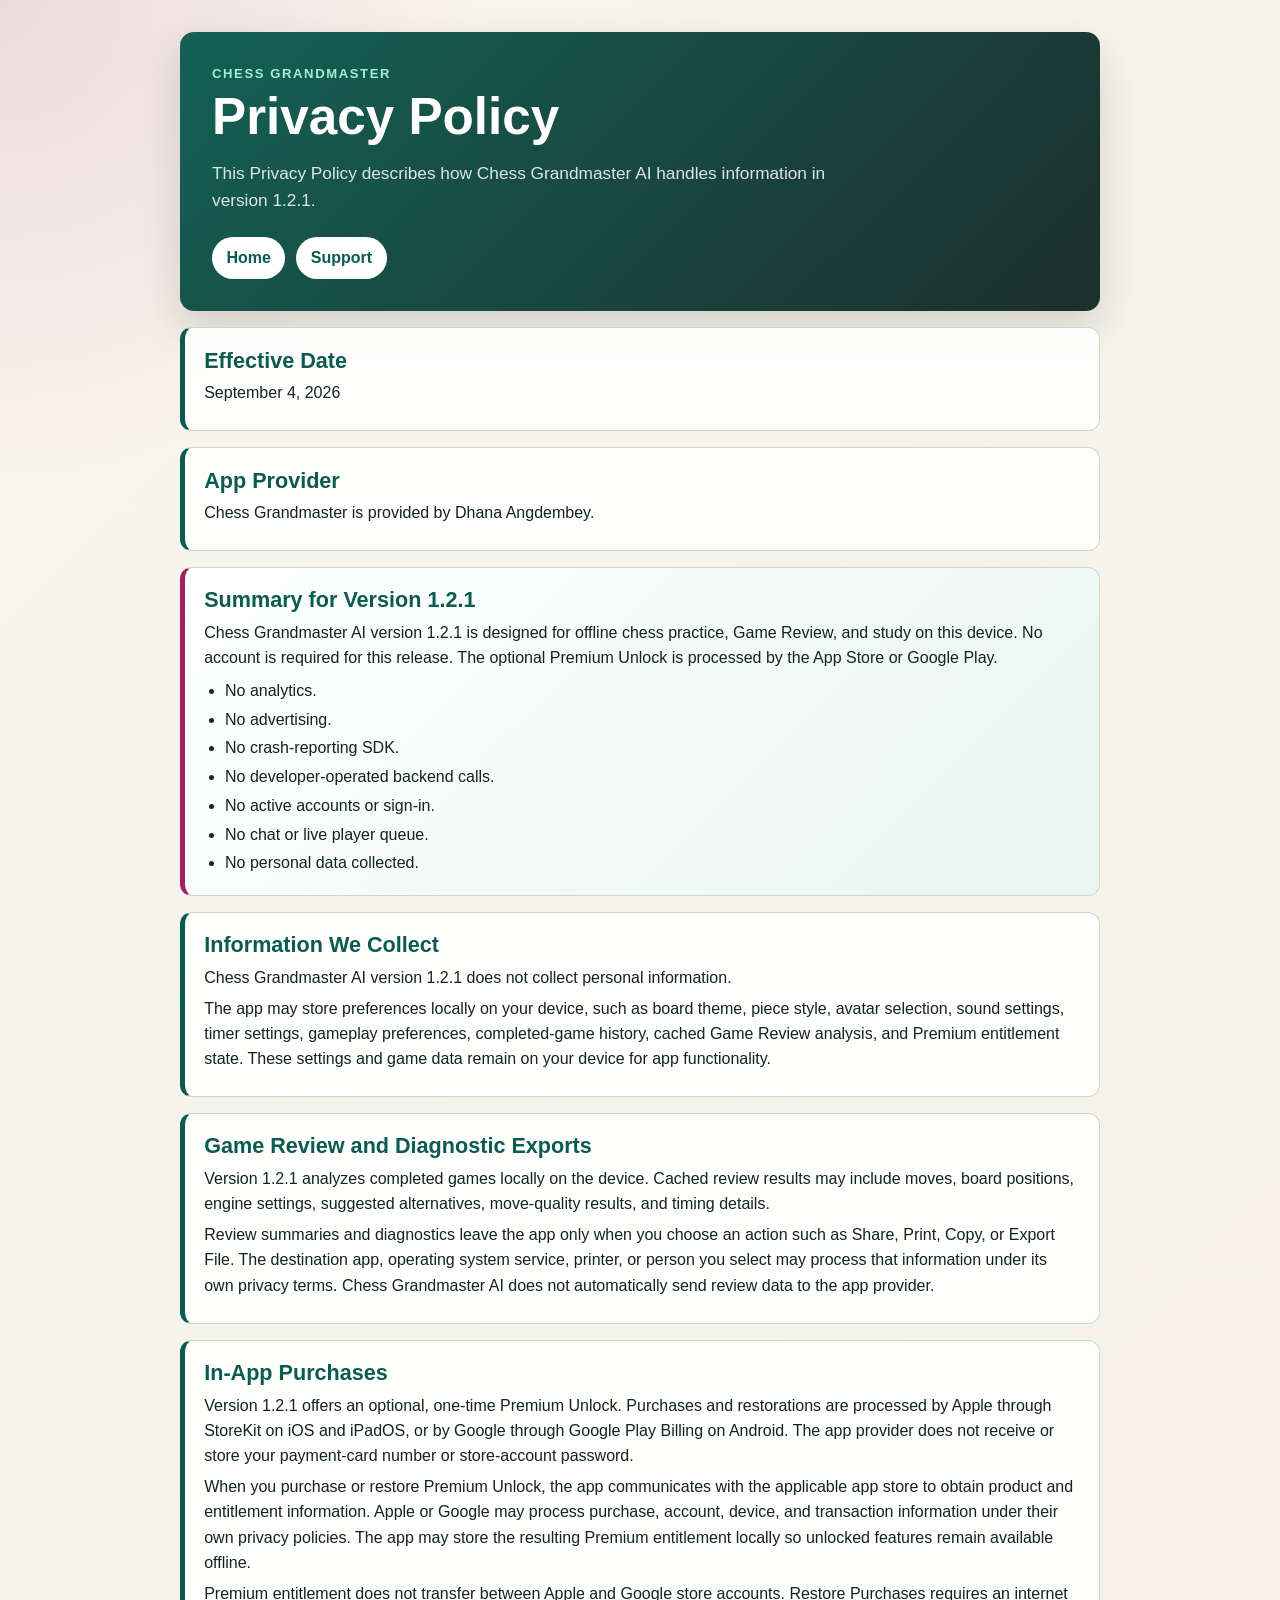
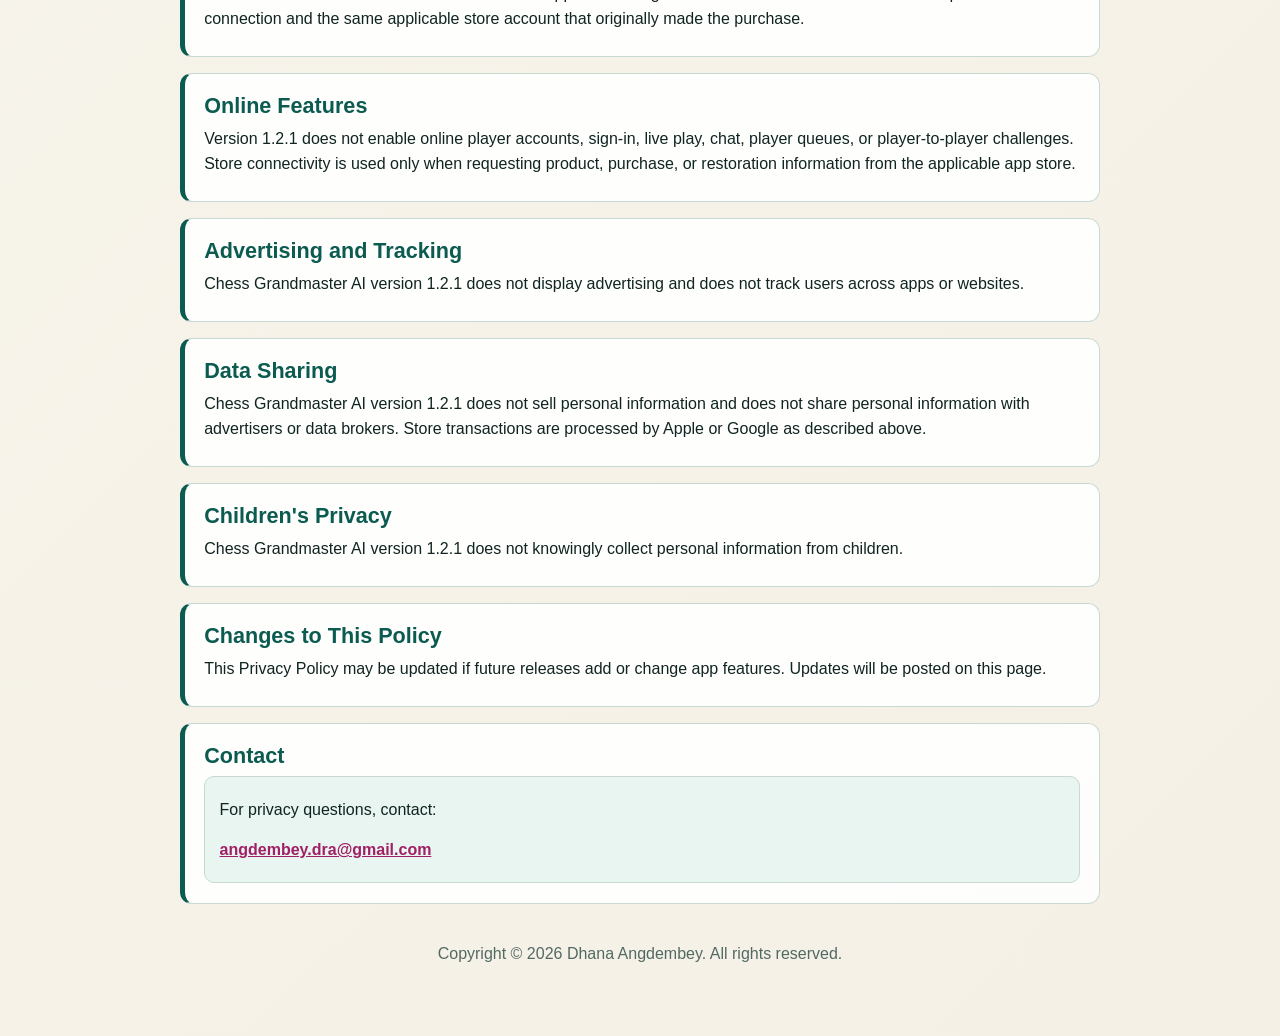
==== commit 43260f05: "V1.2.1: update privacy page version references" ====
--- a/docs/privacy/index.html
+++ b/docs/privacy/index.html
@@ -15,7 +15,7 @@
         <p class="eyebrow">Chess Grandmaster</p>
         <h1>Privacy Policy</h1>
         <p class="summary">
-          This Privacy Policy describes how Chess Grandmaster AI handles information in version 1.2.
+          This Privacy Policy describes how Chess Grandmaster AI handles information in version 1.2.1.
         </p>
         <nav aria-label="Site navigation">
           <a href="../">Home</a>
@@ -37,9 +37,9 @@
         </section>
 
         <section class="notice">
-          <h2>Summary for Version 1.2</h2>
+          <h2>Summary for Version 1.2.1</h2>
           <p>
-            Chess Grandmaster AI version 1.2 is designed for offline chess practice, Game Review, and study on this device. No account is required for this release. The optional Premium Unlock is processed by the App Store or Google Play.
+            Chess Grandmaster AI version 1.2.1 is designed for offline chess practice, Game Review, and study on this device. No account is required for this release. The optional Premium Unlock is processed by the App Store or Google Play.
           </p>
           <ul>
             <li>No analytics.</li>
@@ -55,7 +55,7 @@
         <section>
           <h2>Information We Collect</h2>
           <p>
-            Chess Grandmaster AI version 1.2 does not collect personal information.
+            Chess Grandmaster AI version 1.2.1 does not collect personal information.
           </p>
           <p>
             The app may store preferences locally on your device, such as board theme, piece style, avatar selection, sound settings, timer settings, gameplay preferences, completed-game history, cached Game Review analysis, and Premium entitlement state. These settings and game data remain on your device for app functionality.
@@ -65,7 +65,7 @@
         <section>
           <h2>Game Review and Diagnostic Exports</h2>
           <p>
-            Version 1.2 analyzes completed games locally on the device. Cached review results may include moves, board positions, engine settings, suggested alternatives, move-quality results, and timing details.
+            Version 1.2.1 analyzes completed games locally on the device. Cached review results may include moves, board positions, engine settings, suggested alternatives, move-quality results, and timing details.
           </p>
           <p>
             Review summaries and diagnostics leave the app only when you choose an action such as Share, Print, Copy, or Export File. The destination app, operating system service, printer, or person you select may process that information under its own privacy terms. Chess Grandmaster AI does not automatically send review data to the app provider.
@@ -75,7 +75,7 @@
         <section>
           <h2>In-App Purchases</h2>
           <p>
-            Version 1.2 offers an optional, one-time Premium Unlock. Purchases and restorations are processed by Apple through StoreKit on iOS and iPadOS, or by Google through Google Play Billing on Android. The app provider does not receive or store your payment-card number or store-account password.
+            Version 1.2.1 offers an optional, one-time Premium Unlock. Purchases and restorations are processed by Apple through StoreKit on iOS and iPadOS, or by Google through Google Play Billing on Android. The app provider does not receive or store your payment-card number or store-account password.
           </p>
           <p>
             When you purchase or restore Premium Unlock, the app communicates with the applicable app store to obtain product and entitlement information. Apple or Google may process purchase, account, device, and transaction information under their own privacy policies. The app may store the resulting Premium entitlement locally so unlocked features remain available offline.
@@ -88,28 +88,28 @@
         <section>
           <h2>Online Features</h2>
           <p>
-            Version 1.2 does not enable online player accounts, sign-in, live play, chat, player queues, or player-to-player challenges. Store connectivity is used only when requesting product, purchase, or restoration information from the applicable app store.
+            Version 1.2.1 does not enable online player accounts, sign-in, live play, chat, player queues, or player-to-player challenges. Store connectivity is used only when requesting product, purchase, or restoration information from the applicable app store.
           </p>
         </section>
 
         <section>
           <h2>Advertising and Tracking</h2>
           <p>
-            Chess Grandmaster AI version 1.2 does not display advertising and does not track users across apps or websites.
+            Chess Grandmaster AI version 1.2.1 does not display advertising and does not track users across apps or websites.
           </p>
         </section>
 
         <section>
           <h2>Data Sharing</h2>
           <p>
-            Chess Grandmaster AI version 1.2 does not sell personal information and does not share personal information with advertisers or data brokers. Store transactions are processed by Apple or Google as described above.
+            Chess Grandmaster AI version 1.2.1 does not sell personal information and does not share personal information with advertisers or data brokers. Store transactions are processed by Apple or Google as described above.
           </p>
         </section>
 
         <section>
           <h2>Children's Privacy</h2>
           <p>
-            Chess Grandmaster AI version 1.2 does not knowingly collect personal information from children.
+            Chess Grandmaster AI version 1.2.1 does not knowingly collect personal information from children.
           </p>
         </section>
 
--- a/docs/styles.css
+++ b/docs/styles.css
@@ -346,16 +346,39 @@
 }
 
 .hero-download-row {
+  display: grid;
+  gap: 0.8rem;
+  margin-top: 1.4rem;
+}
+
+.hero-download-row .app-store-button {
+  margin-top: 0;
+}
+
+.store-buttons,
+.hero-qr-options,
+.download-qr-options {
   display: flex;
   flex-wrap: wrap;
   gap: 0.8rem;
   align-items: center;
-  margin-top: 1.4rem;
-}
-
-.hero-download-row .app-store-button {
-  flex: 0 0 auto;
-  margin-top: 0;
+}
+
+.google-play-mark {
+  display: grid;
+  flex: 0 0 2rem;
+  place-items: center;
+}
+
+.google-play-mark svg {
+  display: block;
+  width: 1.8rem;
+  height: 2rem;
+}
+
+body[data-platform="android"] .store-option-ios,
+body[data-platform="ios"] .store-option-android {
+  display: none;
 }
 
 .hero-icon {
@@ -541,8 +564,15 @@
 .download-card h2 { max-width: 13ch; color: #fff; font-size: clamp(1.8rem, 4vw, 2.7rem); }
 .download-card p:not(.eyebrow) { max-width: 48ch; color: rgba(255,255,255,0.76); }
 .app-store-button.light { border-color: #fff; }
+.download-buttons { margin-top: 1.4rem; }
+.download-buttons .app-store-button { margin-top: 0; }
+.download-qr-options { justify-content: end; }
 .qr-wrap { display: grid; gap: 0.45rem; place-items: center; padding: 0.7rem 0.7rem 0.55rem; border-radius: 15px; background: #fff; color: var(--ink); font-size: 0.72rem; font-weight: 800; text-decoration: none; }
 .qr-wrap img { display: block; width: 210px; height: auto; }
+.qr-caption,
+.qr-caption strong,
+.qr-caption small { display: block; text-align: center; }
+.qr-caption small { color: var(--muted); font-weight: 650; }
 
 @media (max-width: 720px) {
   .support-hero {
@@ -597,7 +627,8 @@
   .phone-preview { min-height: 460px; scroll-snap-align: center; }
   .phone-preview:nth-child(2) { transform: none; }
   .download-card { grid-template-columns: 1fr; }
-  .qr-wrap { justify-self: start; }
+  .hero-qr-options,
+  .download-qr-options { display: none; }
 }
 
 @media (max-width: 560px) {
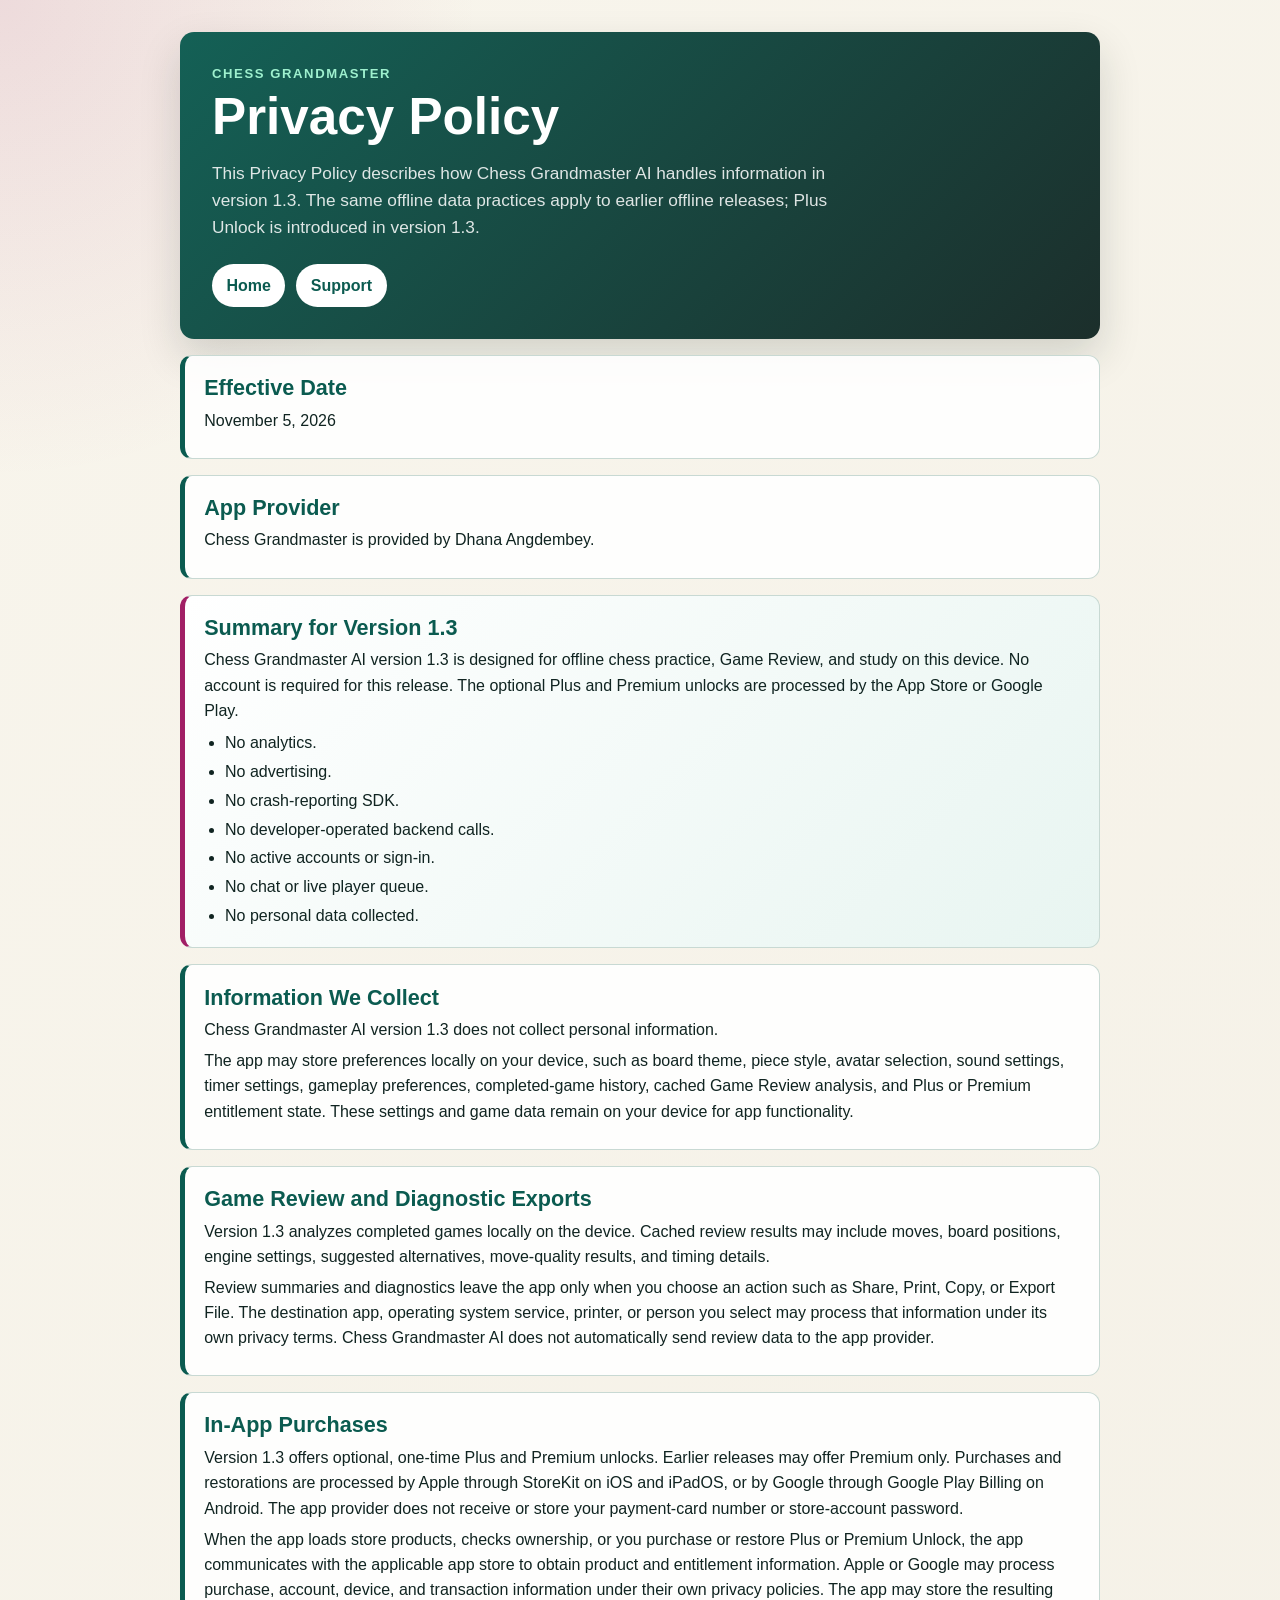
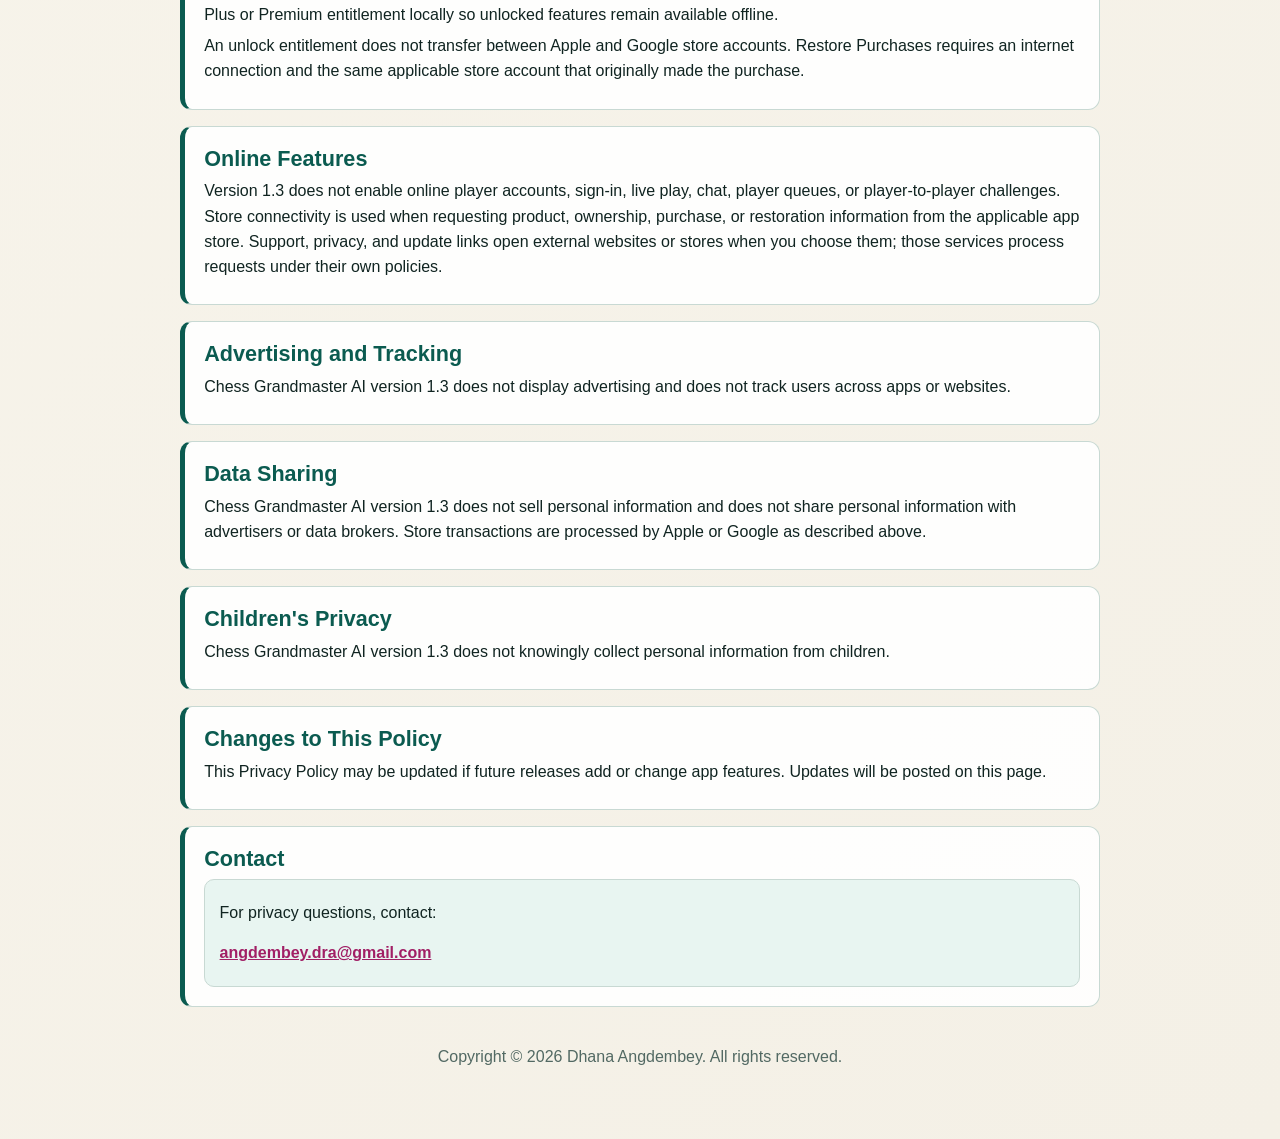
==== commit 91353e7b: "Align public docs/privacy/index.html with version 1.3 Plus and Premium tiers" ====
--- a/docs/privacy/index.html
+++ b/docs/privacy/index.html
@@ -15,7 +15,7 @@
         <p class="eyebrow">Chess Grandmaster</p>
         <h1>Privacy Policy</h1>
         <p class="summary">
-          This Privacy Policy describes how Chess Grandmaster AI handles information in version 1.2.1.
+          This Privacy Policy describes how Chess Grandmaster AI handles information in version 1.3. The same offline data practices apply to earlier offline releases; Plus Unlock is introduced in version 1.3.
         </p>
         <nav aria-label="Site navigation">
           <a href="../">Home</a>
@@ -26,7 +26,7 @@
       <main>
         <section>
           <h2>Effective Date</h2>
-          <p>September 4, 2026</p>
+          <p>November 5, 2026</p>
         </section>
 
         <section>
@@ -37,9 +37,9 @@
         </section>
 
         <section class="notice">
-          <h2>Summary for Version 1.2.1</h2>
+          <h2>Summary for Version 1.3</h2>
           <p>
-            Chess Grandmaster AI version 1.2.1 is designed for offline chess practice, Game Review, and study on this device. No account is required for this release. The optional Premium Unlock is processed by the App Store or Google Play.
+            Chess Grandmaster AI version 1.3 is designed for offline chess practice, Game Review, and study on this device. No account is required for this release. The optional Plus and Premium unlocks are processed by the App Store or Google Play.
           </p>
           <ul>
             <li>No analytics.</li>
@@ -55,17 +55,17 @@
         <section>
           <h2>Information We Collect</h2>
           <p>
-            Chess Grandmaster AI version 1.2.1 does not collect personal information.
+            Chess Grandmaster AI version 1.3 does not collect personal information.
           </p>
           <p>
-            The app may store preferences locally on your device, such as board theme, piece style, avatar selection, sound settings, timer settings, gameplay preferences, completed-game history, cached Game Review analysis, and Premium entitlement state. These settings and game data remain on your device for app functionality.
+            The app may store preferences locally on your device, such as board theme, piece style, avatar selection, sound settings, timer settings, gameplay preferences, completed-game history, cached Game Review analysis, and Plus or Premium entitlement state. These settings and game data remain on your device for app functionality.
           </p>
         </section>
 
         <section>
           <h2>Game Review and Diagnostic Exports</h2>
           <p>
-            Version 1.2.1 analyzes completed games locally on the device. Cached review results may include moves, board positions, engine settings, suggested alternatives, move-quality results, and timing details.
+            Version 1.3 analyzes completed games locally on the device. Cached review results may include moves, board positions, engine settings, suggested alternatives, move-quality results, and timing details.
           </p>
           <p>
             Review summaries and diagnostics leave the app only when you choose an action such as Share, Print, Copy, or Export File. The destination app, operating system service, printer, or person you select may process that information under its own privacy terms. Chess Grandmaster AI does not automatically send review data to the app provider.
@@ -75,41 +75,41 @@
         <section>
           <h2>In-App Purchases</h2>
           <p>
-            Version 1.2.1 offers an optional, one-time Premium Unlock. Purchases and restorations are processed by Apple through StoreKit on iOS and iPadOS, or by Google through Google Play Billing on Android. The app provider does not receive or store your payment-card number or store-account password.
+            Version 1.3 offers optional, one-time Plus and Premium unlocks. Earlier releases may offer Premium only. Purchases and restorations are processed by Apple through StoreKit on iOS and iPadOS, or by Google through Google Play Billing on Android. The app provider does not receive or store your payment-card number or store-account password.
           </p>
           <p>
-            When you purchase or restore Premium Unlock, the app communicates with the applicable app store to obtain product and entitlement information. Apple or Google may process purchase, account, device, and transaction information under their own privacy policies. The app may store the resulting Premium entitlement locally so unlocked features remain available offline.
+            When the app loads store products, checks ownership, or you purchase or restore Plus or Premium Unlock, the app communicates with the applicable app store to obtain product and entitlement information. Apple or Google may process purchase, account, device, and transaction information under their own privacy policies. The app may store the resulting Plus or Premium entitlement locally so unlocked features remain available offline.
           </p>
           <p>
-            Premium entitlement does not transfer between Apple and Google store accounts. Restore Purchases requires an internet connection and the same applicable store account that originally made the purchase.
+            An unlock entitlement does not transfer between Apple and Google store accounts. Restore Purchases requires an internet connection and the same applicable store account that originally made the purchase.
           </p>
         </section>
 
         <section>
           <h2>Online Features</h2>
           <p>
-            Version 1.2.1 does not enable online player accounts, sign-in, live play, chat, player queues, or player-to-player challenges. Store connectivity is used only when requesting product, purchase, or restoration information from the applicable app store.
+            Version 1.3 does not enable online player accounts, sign-in, live play, chat, player queues, or player-to-player challenges. Store connectivity is used when requesting product, ownership, purchase, or restoration information from the applicable app store. Support, privacy, and update links open external websites or stores when you choose them; those services process requests under their own policies.
           </p>
         </section>
 
         <section>
           <h2>Advertising and Tracking</h2>
           <p>
-            Chess Grandmaster AI version 1.2.1 does not display advertising and does not track users across apps or websites.
+            Chess Grandmaster AI version 1.3 does not display advertising and does not track users across apps or websites.
           </p>
         </section>
 
         <section>
           <h2>Data Sharing</h2>
           <p>
-            Chess Grandmaster AI version 1.2.1 does not sell personal information and does not share personal information with advertisers or data brokers. Store transactions are processed by Apple or Google as described above.
+            Chess Grandmaster AI version 1.3 does not sell personal information and does not share personal information with advertisers or data brokers. Store transactions are processed by Apple or Google as described above.
           </p>
         </section>
 
         <section>
           <h2>Children's Privacy</h2>
           <p>
-            Chess Grandmaster AI version 1.2.1 does not knowingly collect personal information from children.
+            Chess Grandmaster AI version 1.3 does not knowingly collect personal information from children.
           </p>
         </section>
 
--- a/docs/styles.css
+++ b/docs/styles.css
@@ -513,6 +513,40 @@
   display: block;
   width: 100%;
   height: auto;
+}
+
+.promo-gallery {
+  display: grid;
+  grid-template-columns: repeat(2, minmax(0, 1fr));
+  gap: clamp(1.25rem, 3vw, 2rem);
+  align-items: start;
+  margin-top: 2rem;
+}
+
+.promo-feature {
+  margin: 0;
+  overflow: hidden;
+  border: 1px solid rgba(11, 91, 80, 0.22);
+  border-radius: 24px;
+  background: #fff;
+  box-shadow: 0 20px 42px rgba(16, 36, 33, 0.14);
+}
+
+.promo-feature img {
+  display: block;
+  width: 100%;
+  height: auto;
+}
+
+.promo-feature figcaption {
+  margin: 0;
+  padding: 1rem 1.1rem 1.15rem;
+  color: var(--muted);
+  font-size: 0.95rem;
+}
+
+.promo-feature figcaption strong {
+  color: var(--ink);
 }
 
 .phone-preview {
@@ -624,6 +658,7 @@
   }
 
   .screen-gallery { grid-template-columns: repeat(6, 245px); }
+  .promo-gallery { grid-template-columns: 1fr; }
   .phone-preview { min-height: 460px; scroll-snap-align: center; }
   .phone-preview:nth-child(2) { transform: none; }
   .download-card { grid-template-columns: 1fr; }
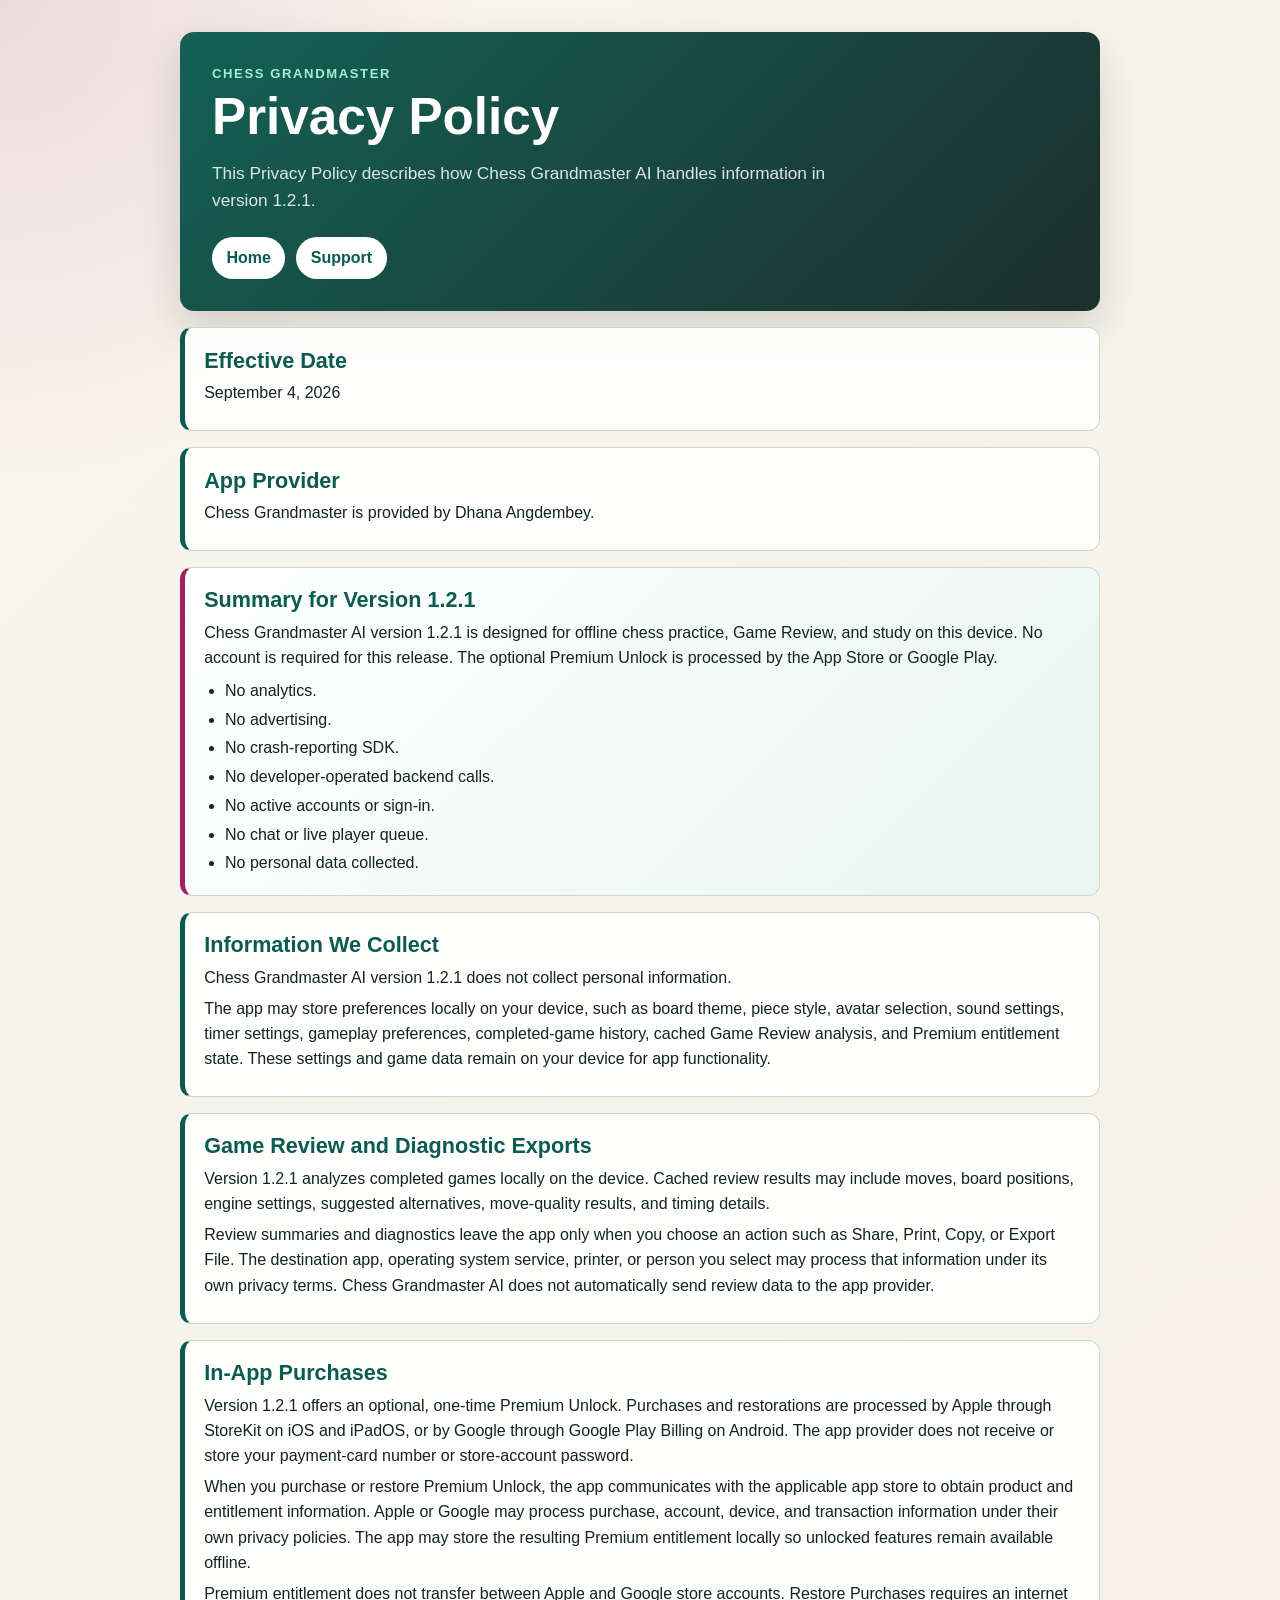
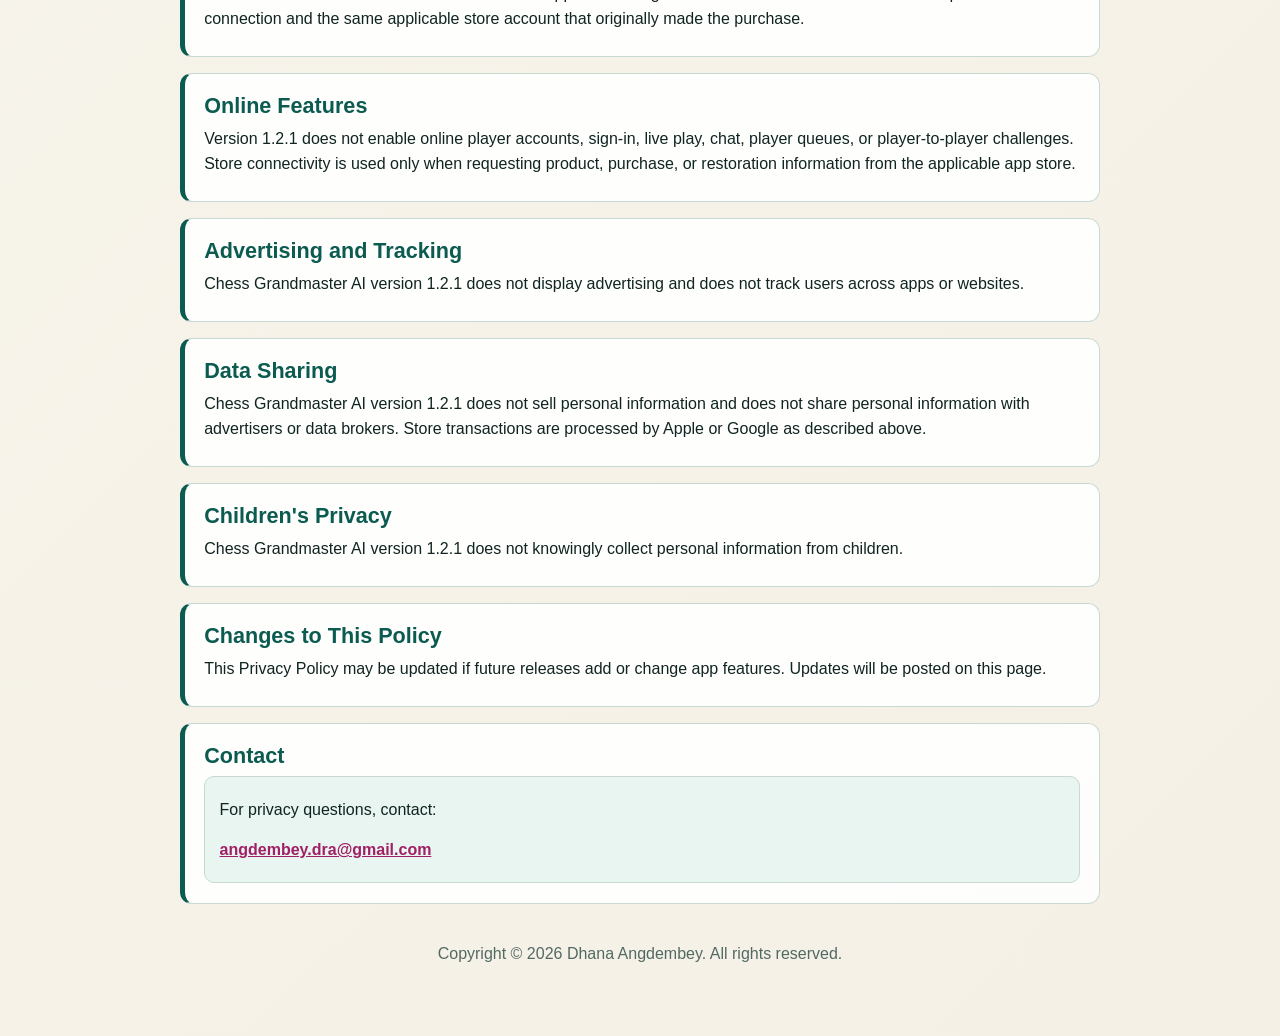
==== commit 00dc2e1d: "Restore released website content; hold version 1.3 copy until release" ====
--- a/docs/privacy/index.html
+++ b/docs/privacy/index.html
@@ -15,7 +15,7 @@
         <p class="eyebrow">Chess Grandmaster</p>
         <h1>Privacy Policy</h1>
         <p class="summary">
-          This Privacy Policy describes how Chess Grandmaster AI handles information in version 1.3. The same offline data practices apply to earlier offline releases; Plus Unlock is introduced in version 1.3.
+          This Privacy Policy describes how Chess Grandmaster AI handles information in version 1.2.1.
         </p>
         <nav aria-label="Site navigation">
           <a href="../">Home</a>
@@ -26,7 +26,7 @@
       <main>
         <section>
           <h2>Effective Date</h2>
-          <p>November 5, 2026</p>
+          <p>September 4, 2026</p>
         </section>
 
         <section>
@@ -37,9 +37,9 @@
         </section>
 
         <section class="notice">
-          <h2>Summary for Version 1.3</h2>
+          <h2>Summary for Version 1.2.1</h2>
           <p>
-            Chess Grandmaster AI version 1.3 is designed for offline chess practice, Game Review, and study on this device. No account is required for this release. The optional Plus and Premium unlocks are processed by the App Store or Google Play.
+            Chess Grandmaster AI version 1.2.1 is designed for offline chess practice, Game Review, and study on this device. No account is required for this release. The optional Premium Unlock is processed by the App Store or Google Play.
           </p>
           <ul>
             <li>No analytics.</li>
@@ -55,17 +55,17 @@
         <section>
           <h2>Information We Collect</h2>
           <p>
-            Chess Grandmaster AI version 1.3 does not collect personal information.
+            Chess Grandmaster AI version 1.2.1 does not collect personal information.
           </p>
           <p>
-            The app may store preferences locally on your device, such as board theme, piece style, avatar selection, sound settings, timer settings, gameplay preferences, completed-game history, cached Game Review analysis, and Plus or Premium entitlement state. These settings and game data remain on your device for app functionality.
+            The app may store preferences locally on your device, such as board theme, piece style, avatar selection, sound settings, timer settings, gameplay preferences, completed-game history, cached Game Review analysis, and Premium entitlement state. These settings and game data remain on your device for app functionality.
           </p>
         </section>
 
         <section>
           <h2>Game Review and Diagnostic Exports</h2>
           <p>
-            Version 1.3 analyzes completed games locally on the device. Cached review results may include moves, board positions, engine settings, suggested alternatives, move-quality results, and timing details.
+            Version 1.2.1 analyzes completed games locally on the device. Cached review results may include moves, board positions, engine settings, suggested alternatives, move-quality results, and timing details.
           </p>
           <p>
             Review summaries and diagnostics leave the app only when you choose an action such as Share, Print, Copy, or Export File. The destination app, operating system service, printer, or person you select may process that information under its own privacy terms. Chess Grandmaster AI does not automatically send review data to the app provider.
@@ -75,41 +75,41 @@
         <section>
           <h2>In-App Purchases</h2>
           <p>
-            Version 1.3 offers optional, one-time Plus and Premium unlocks. Earlier releases may offer Premium only. Purchases and restorations are processed by Apple through StoreKit on iOS and iPadOS, or by Google through Google Play Billing on Android. The app provider does not receive or store your payment-card number or store-account password.
+            Version 1.2.1 offers an optional, one-time Premium Unlock. Purchases and restorations are processed by Apple through StoreKit on iOS and iPadOS, or by Google through Google Play Billing on Android. The app provider does not receive or store your payment-card number or store-account password.
           </p>
           <p>
-            When the app loads store products, checks ownership, or you purchase or restore Plus or Premium Unlock, the app communicates with the applicable app store to obtain product and entitlement information. Apple or Google may process purchase, account, device, and transaction information under their own privacy policies. The app may store the resulting Plus or Premium entitlement locally so unlocked features remain available offline.
+            When you purchase or restore Premium Unlock, the app communicates with the applicable app store to obtain product and entitlement information. Apple or Google may process purchase, account, device, and transaction information under their own privacy policies. The app may store the resulting Premium entitlement locally so unlocked features remain available offline.
           </p>
           <p>
-            An unlock entitlement does not transfer between Apple and Google store accounts. Restore Purchases requires an internet connection and the same applicable store account that originally made the purchase.
+            Premium entitlement does not transfer between Apple and Google store accounts. Restore Purchases requires an internet connection and the same applicable store account that originally made the purchase.
           </p>
         </section>
 
         <section>
           <h2>Online Features</h2>
           <p>
-            Version 1.3 does not enable online player accounts, sign-in, live play, chat, player queues, or player-to-player challenges. Store connectivity is used when requesting product, ownership, purchase, or restoration information from the applicable app store. Support, privacy, and update links open external websites or stores when you choose them; those services process requests under their own policies.
+            Version 1.2.1 does not enable online player accounts, sign-in, live play, chat, player queues, or player-to-player challenges. Store connectivity is used only when requesting product, purchase, or restoration information from the applicable app store.
           </p>
         </section>
 
         <section>
           <h2>Advertising and Tracking</h2>
           <p>
-            Chess Grandmaster AI version 1.3 does not display advertising and does not track users across apps or websites.
+            Chess Grandmaster AI version 1.2.1 does not display advertising and does not track users across apps or websites.
           </p>
         </section>
 
         <section>
           <h2>Data Sharing</h2>
           <p>
-            Chess Grandmaster AI version 1.3 does not sell personal information and does not share personal information with advertisers or data brokers. Store transactions are processed by Apple or Google as described above.
+            Chess Grandmaster AI version 1.2.1 does not sell personal information and does not share personal information with advertisers or data brokers. Store transactions are processed by Apple or Google as described above.
           </p>
         </section>
 
         <section>
           <h2>Children's Privacy</h2>
           <p>
-            Chess Grandmaster AI version 1.3 does not knowingly collect personal information from children.
+            Chess Grandmaster AI version 1.2.1 does not knowingly collect personal information from children.
           </p>
         </section>
 
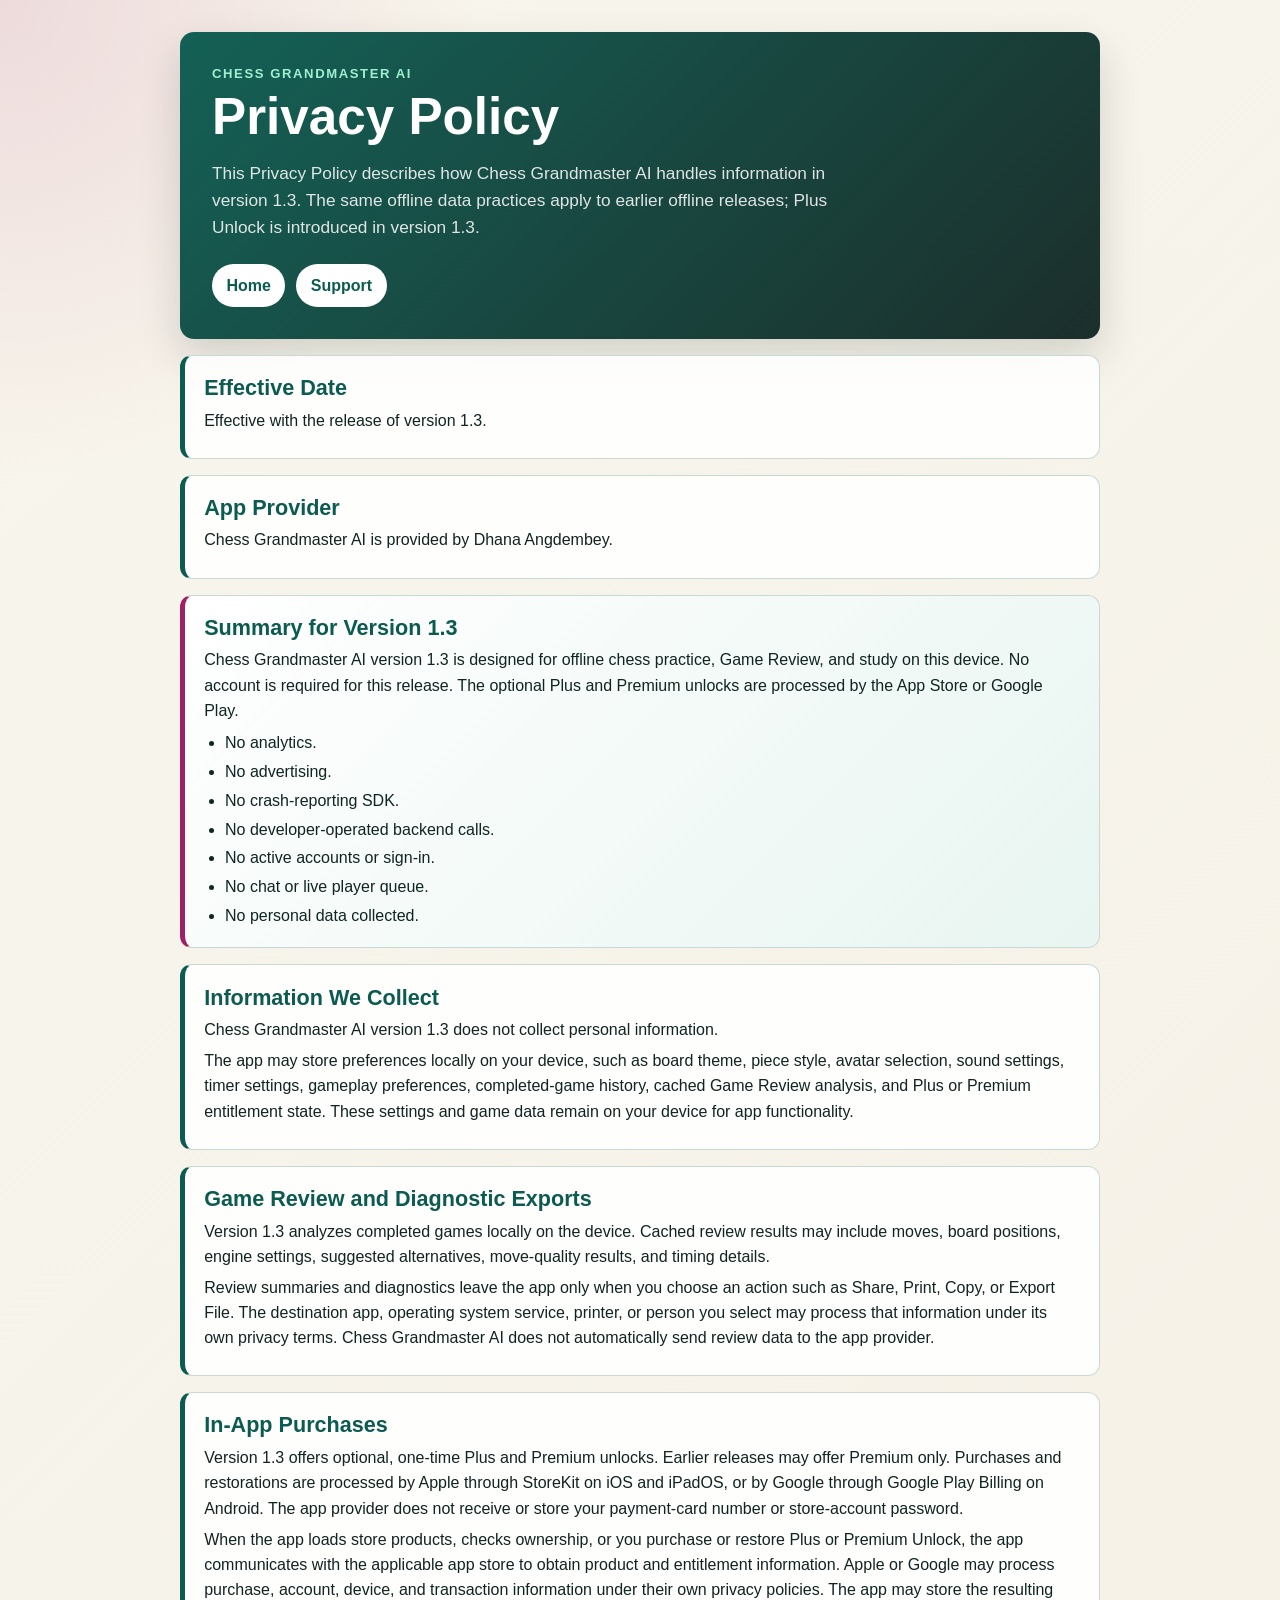
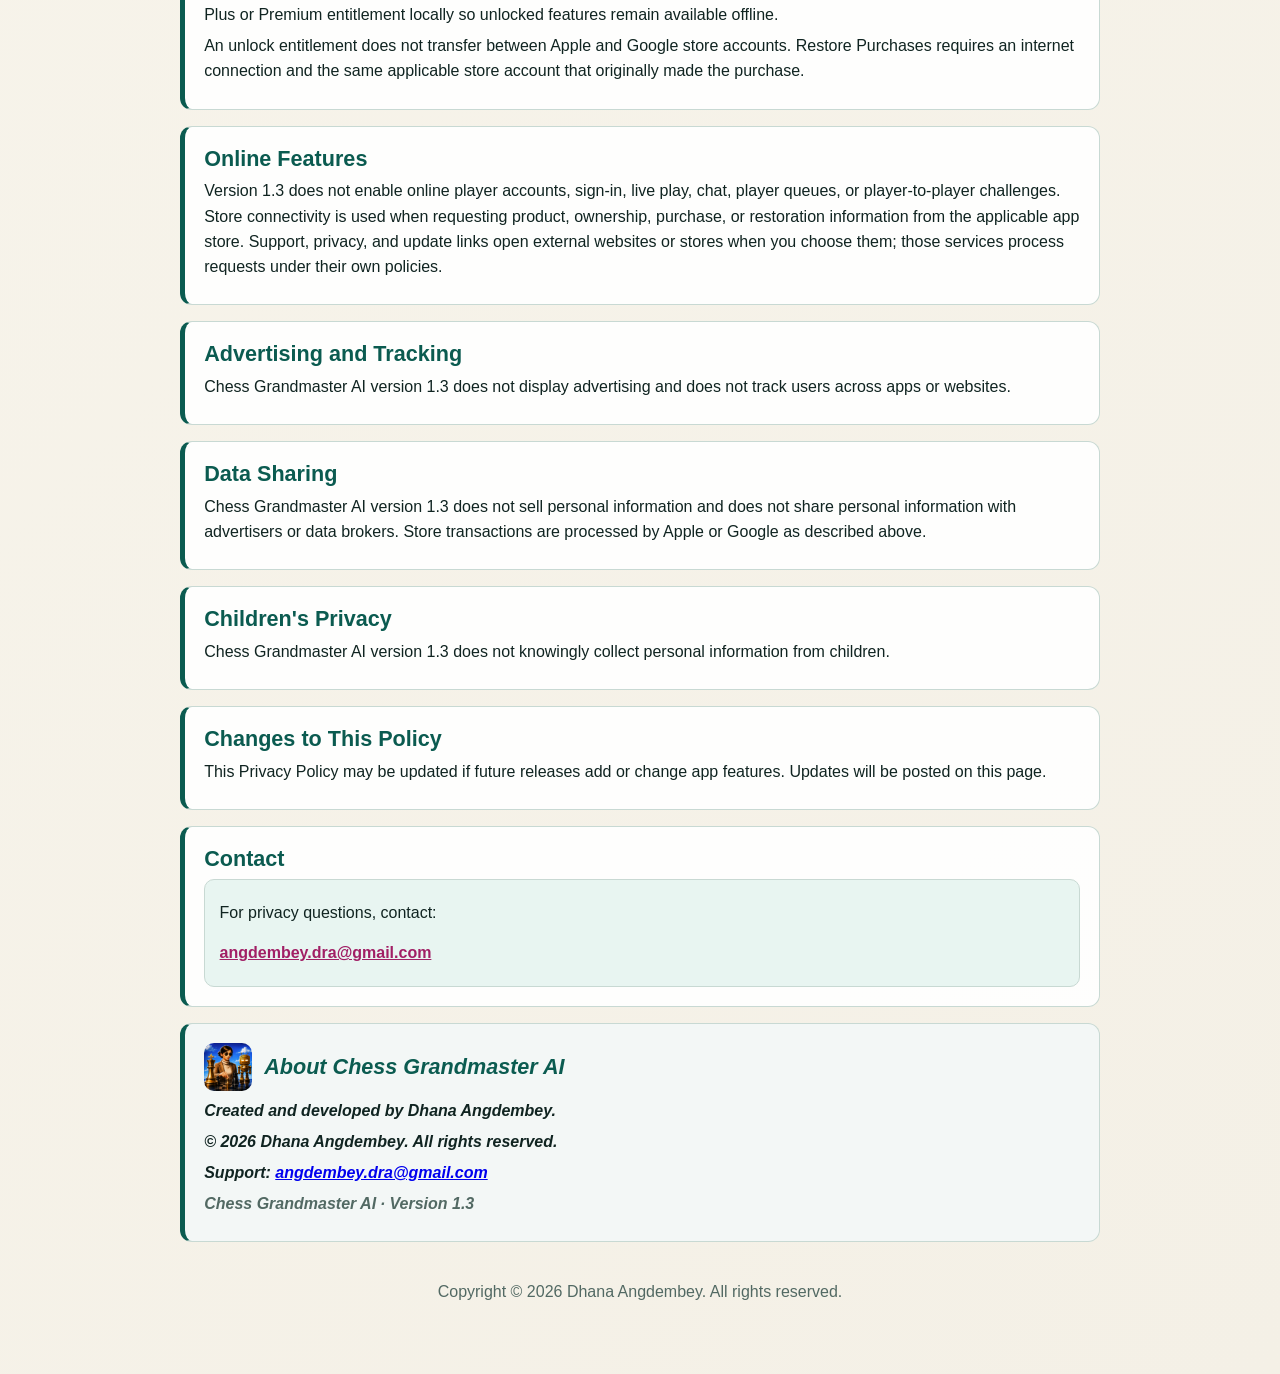
==== commit 82ed6e70: "Publish released version 1.3 website pages" ====
--- a/docs/privacy/index.html
+++ b/docs/privacy/index.html
@@ -3,19 +3,26 @@
   <head>
     <meta charset="utf-8">
     <meta name="viewport" content="width=device-width, initial-scale=1">
-    <title>Privacy Policy - Chess Grandmaster</title>
-    <meta name="description" content="Privacy Policy for Chess Grandmaster.">
+    <title>Privacy Policy - Chess Grandmaster AI</title>
+    <meta name="description" content="Privacy practices for Chess Grandmaster AI 1.3: offline gameplay, local Game Review, optional store purchases, and diagnostic exports.">
     <link rel="icon" type="image/png" href="../assets/app-icon.png">
     <link rel="apple-touch-icon" href="../assets/app-icon.png">
+    <meta property="og:title" content="Privacy Policy - Chess Grandmaster AI">
+    <meta property="og:description" content="Privacy practices for Chess Grandmaster AI 1.3: offline gameplay, local Game Review, optional store purchases, and diagnostic exports.">
+    <meta property="og:image" content="https://angdembey.github.io/chess-grandmaster-site/assets/app-icon.png">
+    <link rel="canonical" href="https://angdembey.github.io/chess-grandmaster-site/privacy/">
+    <meta property="og:url" content="https://angdembey.github.io/chess-grandmaster-site/privacy/">
+    <meta property="og:type" content="website">
     <link rel="stylesheet" href="../styles.css">
   </head>
   <body>
+    <a class="skip-link" href="#main-content">Skip to content</a>
     <div class="page">
       <header>
-        <p class="eyebrow">Chess Grandmaster</p>
+        <p class="eyebrow">Chess Grandmaster AI</p>
         <h1>Privacy Policy</h1>
         <p class="summary">
-          This Privacy Policy describes how Chess Grandmaster AI handles information in version 1.2.1.
+          This Privacy Policy describes how Chess Grandmaster AI handles information in version 1.3. The same offline data practices apply to earlier offline releases; Plus Unlock is introduced in version 1.3.
         </p>
         <nav aria-label="Site navigation">
           <a href="../">Home</a>
@@ -23,23 +30,23 @@
         </nav>
       </header>
 
-      <main>
+      <main id="main-content">
         <section>
           <h2>Effective Date</h2>
-          <p>September 4, 2026</p>
+          <p>Effective with the release of version 1.3.</p>
         </section>
 
         <section>
           <h2>App Provider</h2>
           <p>
-            Chess Grandmaster is provided by Dhana Angdembey.
+            Chess Grandmaster AI is provided by Dhana Angdembey.
           </p>
         </section>
 
         <section class="notice">
-          <h2>Summary for Version 1.2.1</h2>
+          <h2>Summary for Version 1.3</h2>
           <p>
-            Chess Grandmaster AI version 1.2.1 is designed for offline chess practice, Game Review, and study on this device. No account is required for this release. The optional Premium Unlock is processed by the App Store or Google Play.
+            Chess Grandmaster AI version 1.3 is designed for offline chess practice, Game Review, and study on this device. No account is required for this release. The optional Plus and Premium unlocks are processed by the App Store or Google Play.
           </p>
           <ul>
             <li>No analytics.</li>
@@ -55,17 +62,17 @@
         <section>
           <h2>Information We Collect</h2>
           <p>
-            Chess Grandmaster AI version 1.2.1 does not collect personal information.
+            Chess Grandmaster AI version 1.3 does not collect personal information.
           </p>
           <p>
-            The app may store preferences locally on your device, such as board theme, piece style, avatar selection, sound settings, timer settings, gameplay preferences, completed-game history, cached Game Review analysis, and Premium entitlement state. These settings and game data remain on your device for app functionality.
+            The app may store preferences locally on your device, such as board theme, piece style, avatar selection, sound settings, timer settings, gameplay preferences, completed-game history, cached Game Review analysis, and Plus or Premium entitlement state. These settings and game data remain on your device for app functionality.
           </p>
         </section>
 
         <section>
           <h2>Game Review and Diagnostic Exports</h2>
           <p>
-            Version 1.2.1 analyzes completed games locally on the device. Cached review results may include moves, board positions, engine settings, suggested alternatives, move-quality results, and timing details.
+            Version 1.3 analyzes completed games locally on the device. Cached review results may include moves, board positions, engine settings, suggested alternatives, move-quality results, and timing details.
           </p>
           <p>
             Review summaries and diagnostics leave the app only when you choose an action such as Share, Print, Copy, or Export File. The destination app, operating system service, printer, or person you select may process that information under its own privacy terms. Chess Grandmaster AI does not automatically send review data to the app provider.
@@ -75,41 +82,41 @@
         <section>
           <h2>In-App Purchases</h2>
           <p>
-            Version 1.2.1 offers an optional, one-time Premium Unlock. Purchases and restorations are processed by Apple through StoreKit on iOS and iPadOS, or by Google through Google Play Billing on Android. The app provider does not receive or store your payment-card number or store-account password.
+            Version 1.3 offers optional, one-time Plus and Premium unlocks. Earlier releases may offer Premium only. Purchases and restorations are processed by Apple through StoreKit on iOS and iPadOS, or by Google through Google Play Billing on Android. The app provider does not receive or store your payment-card number or store-account password.
           </p>
           <p>
-            When you purchase or restore Premium Unlock, the app communicates with the applicable app store to obtain product and entitlement information. Apple or Google may process purchase, account, device, and transaction information under their own privacy policies. The app may store the resulting Premium entitlement locally so unlocked features remain available offline.
+            When the app loads store products, checks ownership, or you purchase or restore Plus or Premium Unlock, the app communicates with the applicable app store to obtain product and entitlement information. Apple or Google may process purchase, account, device, and transaction information under their own privacy policies. The app may store the resulting Plus or Premium entitlement locally so unlocked features remain available offline.
           </p>
           <p>
-            Premium entitlement does not transfer between Apple and Google store accounts. Restore Purchases requires an internet connection and the same applicable store account that originally made the purchase.
+            An unlock entitlement does not transfer between Apple and Google store accounts. Restore Purchases requires an internet connection and the same applicable store account that originally made the purchase.
           </p>
         </section>
 
         <section>
           <h2>Online Features</h2>
           <p>
-            Version 1.2.1 does not enable online player accounts, sign-in, live play, chat, player queues, or player-to-player challenges. Store connectivity is used only when requesting product, purchase, or restoration information from the applicable app store.
+            Version 1.3 does not enable online player accounts, sign-in, live play, chat, player queues, or player-to-player challenges. Store connectivity is used when requesting product, ownership, purchase, or restoration information from the applicable app store. Support, privacy, and update links open external websites or stores when you choose them; those services process requests under their own policies.
           </p>
         </section>
 
         <section>
           <h2>Advertising and Tracking</h2>
           <p>
-            Chess Grandmaster AI version 1.2.1 does not display advertising and does not track users across apps or websites.
+            Chess Grandmaster AI version 1.3 does not display advertising and does not track users across apps or websites.
           </p>
         </section>
 
         <section>
           <h2>Data Sharing</h2>
           <p>
-            Chess Grandmaster AI version 1.2.1 does not sell personal information and does not share personal information with advertisers or data brokers. Store transactions are processed by Apple or Google as described above.
+            Chess Grandmaster AI version 1.3 does not sell personal information and does not share personal information with advertisers or data brokers. Store transactions are processed by Apple or Google as described above.
           </p>
         </section>
 
         <section>
           <h2>Children's Privacy</h2>
           <p>
-            Chess Grandmaster AI version 1.2.1 does not knowingly collect personal information from children.
+            Chess Grandmaster AI version 1.3 does not knowingly collect personal information from children.
           </p>
         </section>
 
@@ -127,6 +134,13 @@
             <p><a href="mailto:angdembey.dra@gmail.com">angdembey.dra@gmail.com</a></p>
           </div>
         </section>
+        <section class="about-app-card" aria-label="About Chess Grandmaster AI">
+          <h2><img src="../assets/app-icon.png" alt="" width="48" height="48">About Chess Grandmaster AI</h2>
+          <p>Created and developed by Dhana Angdembey.</p>
+          <p>© 2026 Dhana Angdembey. All rights reserved.</p>
+          <p>Support: <a href="mailto:angdembey.dra@gmail.com">angdembey.dra@gmail.com</a></p>
+          <p class="about-app-version">Chess Grandmaster AI · Version 1.3</p>
+        </section>
       </main>
 
       <footer>
--- a/docs/styles.css
+++ b/docs/styles.css
@@ -693,3 +693,38 @@
     padding: 1rem;
   }
 }
+
+/* Version 1.3 release additions. */
+.tier-grid { display: grid; grid-template-columns: repeat(3, minmax(0, 1fr)); gap: 1rem; }
+.tier-grid article { min-width: 0; padding: 1rem; border: 1px solid var(--line); border-radius: 12px; background: var(--soft); }
+.tier-grid h3 { margin-top: 0; }
+.tier-grid ul { padding-left: 1.2rem; }
+.about-app-card { border-left: 5px solid var(--brand); background: color-mix(in srgb, var(--brand) 5%, white); font-style: italic; font-weight: 750; overflow-wrap: anywhere; }
+.about-app-card h2 { display: flex; align-items: center; gap: 0.75rem; }
+.about-app-card img { flex: 0 0 48px; border-radius: 10px; }
+.about-app-version { color: var(--muted); }
+.responsive-previews { display: grid; grid-template-columns: minmax(0, 0.7fr) minmax(0, 1.3fr); align-items: start; gap: 1rem; }
+.responsive-previews figure { min-width: 0; margin: 0; }
+.responsive-previews figure:first-child { grid-row: span 2; }
+.responsive-previews img { display: block; width: 100%; height: auto; border: 1px solid var(--line); border-radius: 12px; }
+.responsive-previews figcaption { padding: 0.5rem 0; color: var(--muted); }
+@media (max-width: 720px) { .tier-grid, .responsive-previews { grid-template-columns: minmax(0, 1fr); } .responsive-previews figure:first-child { grid-row: auto; max-width: 350px; justify-self: center; } }
+
+.shot-grid { display: grid; grid-template-columns: repeat(2, minmax(0, 1fr)); gap: 1rem; }
+.shot-grid figure { min-width: 0; margin: 0; }
+.shot-grid img { display: block; width: 100%; height: auto; border: 1px solid var(--line); border-radius: 12px; }
+.shot-grid figcaption { padding: 0.5rem 0; color: var(--muted); }
+@media (max-width: 720px) { .shot-grid { grid-template-columns: minmax(0, 1fr); } }
+
+/* Keyboard access and narrow-screen support for the release pages. */
+.skip-link { position: absolute; left: 1rem; top: -8rem; z-index: 10; padding: .75rem 1rem; background: white; color: var(--brand); border-radius: .5rem; }
+.skip-link:focus { top: 1rem; }
+a:focus-visible, video:focus-visible { outline: 3px solid #b54b10; outline-offset: 4px; }
+.contact-card a { overflow-wrap: anywhere; }
+@media (prefers-reduced-motion: reduce) { *, *::before, *::after { scroll-behavior: auto !important; transition: none !important; } }
+
+@media (max-width: 420px) {
+  .support-hero { grid-template-columns: minmax(0, 1fr); padding: 1.25rem; }
+  .support-app-icon { width: 80px; }
+  .hero-mini-qr, .download-card, .download-copy { min-width: 0; }
+}
